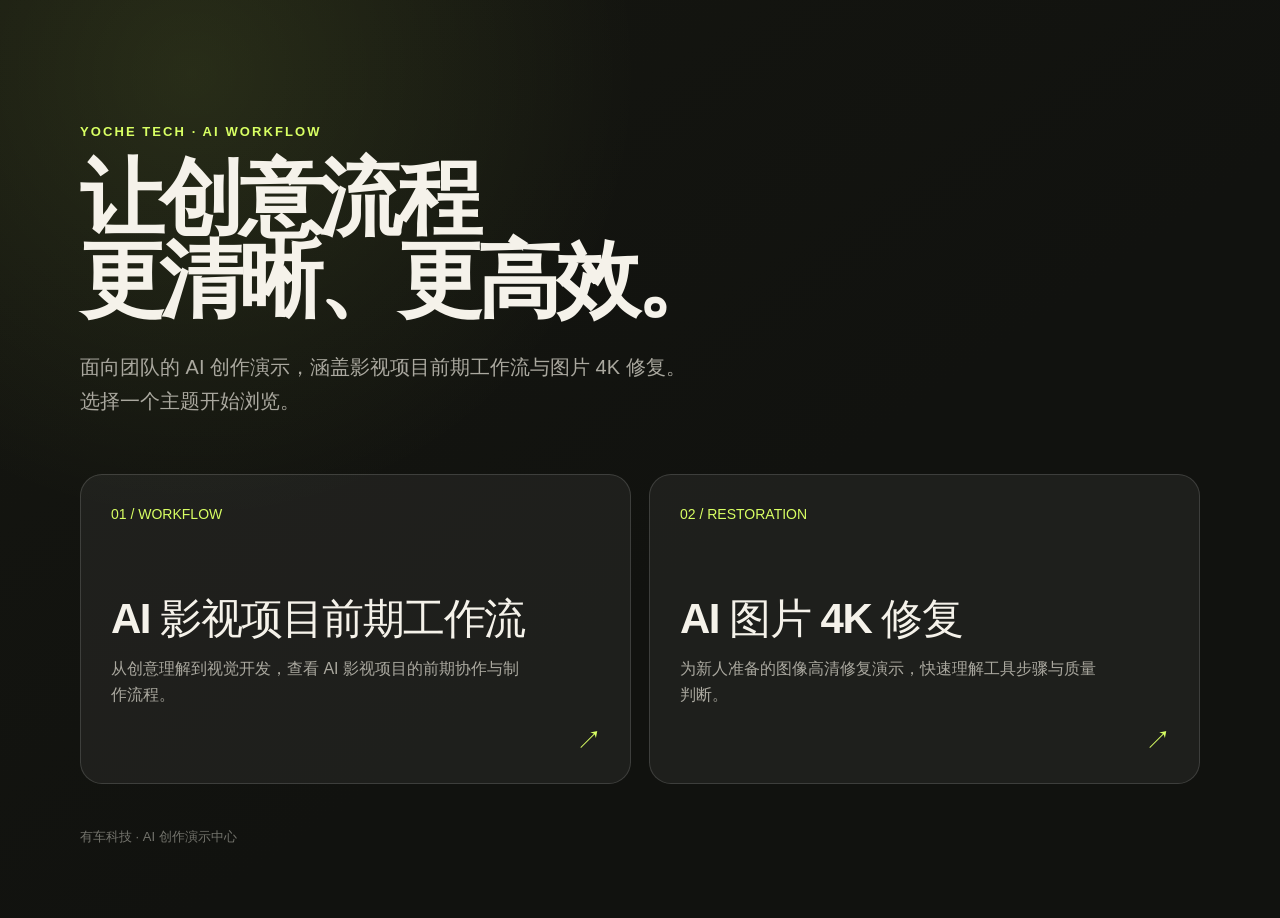
==== index.html @ 5c894c99 "Deploy AI demo pages" ====
<!doctype html>
<html lang="zh-CN">
<head>
  <meta charset="utf-8">
  <meta name="viewport" content="width=device-width, initial-scale=1">
  <meta name="description" content="有车科技 AI 影视工作流与图片 4K 修复演示">
  <title>有车科技 · AI 创作演示</title>
  <style>
    :root {
      color-scheme: dark;
      --ink: #f5f2ea;
      --muted: #aaa89f;
      --line: rgba(255, 255, 255, .14);
      --panel: rgba(255, 255, 255, .055);
      --accent: #d8ff63;
      --bg: #11120f;
    }

    * { box-sizing: border-box; }

    body {
      margin: 0;
      min-height: 100vh;
      color: var(--ink);
      background:
        radial-gradient(circle at 15% 8%, rgba(216, 255, 99, .10), transparent 28rem),
        linear-gradient(145deg, #151610, var(--bg) 58%);
      font-family: Inter, "PingFang SC", "Microsoft YaHei", sans-serif;
    }

    main {
      width: min(1120px, calc(100% - 40px));
      margin: 0 auto;
      padding: clamp(64px, 10vw, 124px) 0 72px;
    }

    .eyebrow {
      margin: 0 0 18px;
      color: var(--accent);
      font-size: 13px;
      font-weight: 700;
      letter-spacing: .16em;
      text-transform: uppercase;
    }

    h1 {
      max-width: 820px;
      margin: 0;
      font-size: clamp(42px, 7vw, 84px);
      font-weight: 600;
      letter-spacing: -.055em;
      line-height: .98;
    }

    .intro {
      max-width: 620px;
      margin: 28px 0 56px;
      color: var(--muted);
      font-size: clamp(16px, 2vw, 20px);
      line-height: 1.7;
    }

    .grid {
      display: grid;
      grid-template-columns: repeat(2, minmax(0, 1fr));
      gap: 18px;
    }

    .card {
      position: relative;
      min-height: 310px;
      padding: 30px;
      overflow: hidden;
      border: 1px solid var(--line);
      border-radius: 22px;
      background: var(--panel);
      color: inherit;
      text-decoration: none;
      transition: transform .25s ease, border-color .25s ease, background .25s ease;
    }

    .card:hover,
    .card:focus-visible {
      transform: translateY(-5px);
      border-color: rgba(216, 255, 99, .55);
      background: rgba(255, 255, 255, .08);
      outline: none;
    }

    .number {
      color: var(--accent);
      font-size: 14px;
      font-variant-numeric: tabular-nums;
    }

    h2 {
      max-width: 440px;
      margin: 72px 0 14px;
      font-size: clamp(27px, 3.6vw, 42px);
      font-weight: 550;
      letter-spacing: -.035em;
      line-height: 1.12;
    }

    .card p {
      max-width: 420px;
      margin: 0;
      color: var(--muted);
      line-height: 1.65;
    }

    .arrow {
      position: absolute;
      right: 28px;
      bottom: 25px;
      color: var(--accent);
      font-size: 26px;
    }

    footer {
      margin-top: 44px;
      color: #73736c;
      font-size: 13px;
    }

    @media (max-width: 760px) {
      .grid { grid-template-columns: 1fr; }
      .card { min-height: 270px; }
      h2 { margin-top: 50px; }
    }
  </style>
</head>
<body>
  <main>
    <p class="eyebrow">YOCHE TECH · AI WORKFLOW</p>
    <h1>让创意流程<br>更清晰、更高效。</h1>
    <p class="intro">面向团队的 AI 创作演示，涵盖影视项目前期工作流与图片 4K 修复。选择一个主题开始浏览。</p>

    <section class="grid" aria-label="演示项目">
      <a class="card" href="./ai-film-preproduction.html">
        <span class="number">01 / WORKFLOW</span>
        <h2>AI 影视项目前期工作流</h2>
        <p>从创意理解到视觉开发，查看 AI 影视项目的前期协作与制作流程。</p>
        <span class="arrow" aria-hidden="true">↗</span>
      </a>

      <a class="card" href="./ai-image-4k-restoration.html">
        <span class="number">02 / RESTORATION</span>
        <h2>AI 图片 4K 修复</h2>
        <p>为新人准备的图像高清修复演示，快速理解工具步骤与质量判断。</p>
        <span class="arrow" aria-hidden="true">↗</span>
      </a>
    </section>

    <footer>有车科技 · AI 创作演示中心</footer>
  </main>
</body>
</html>
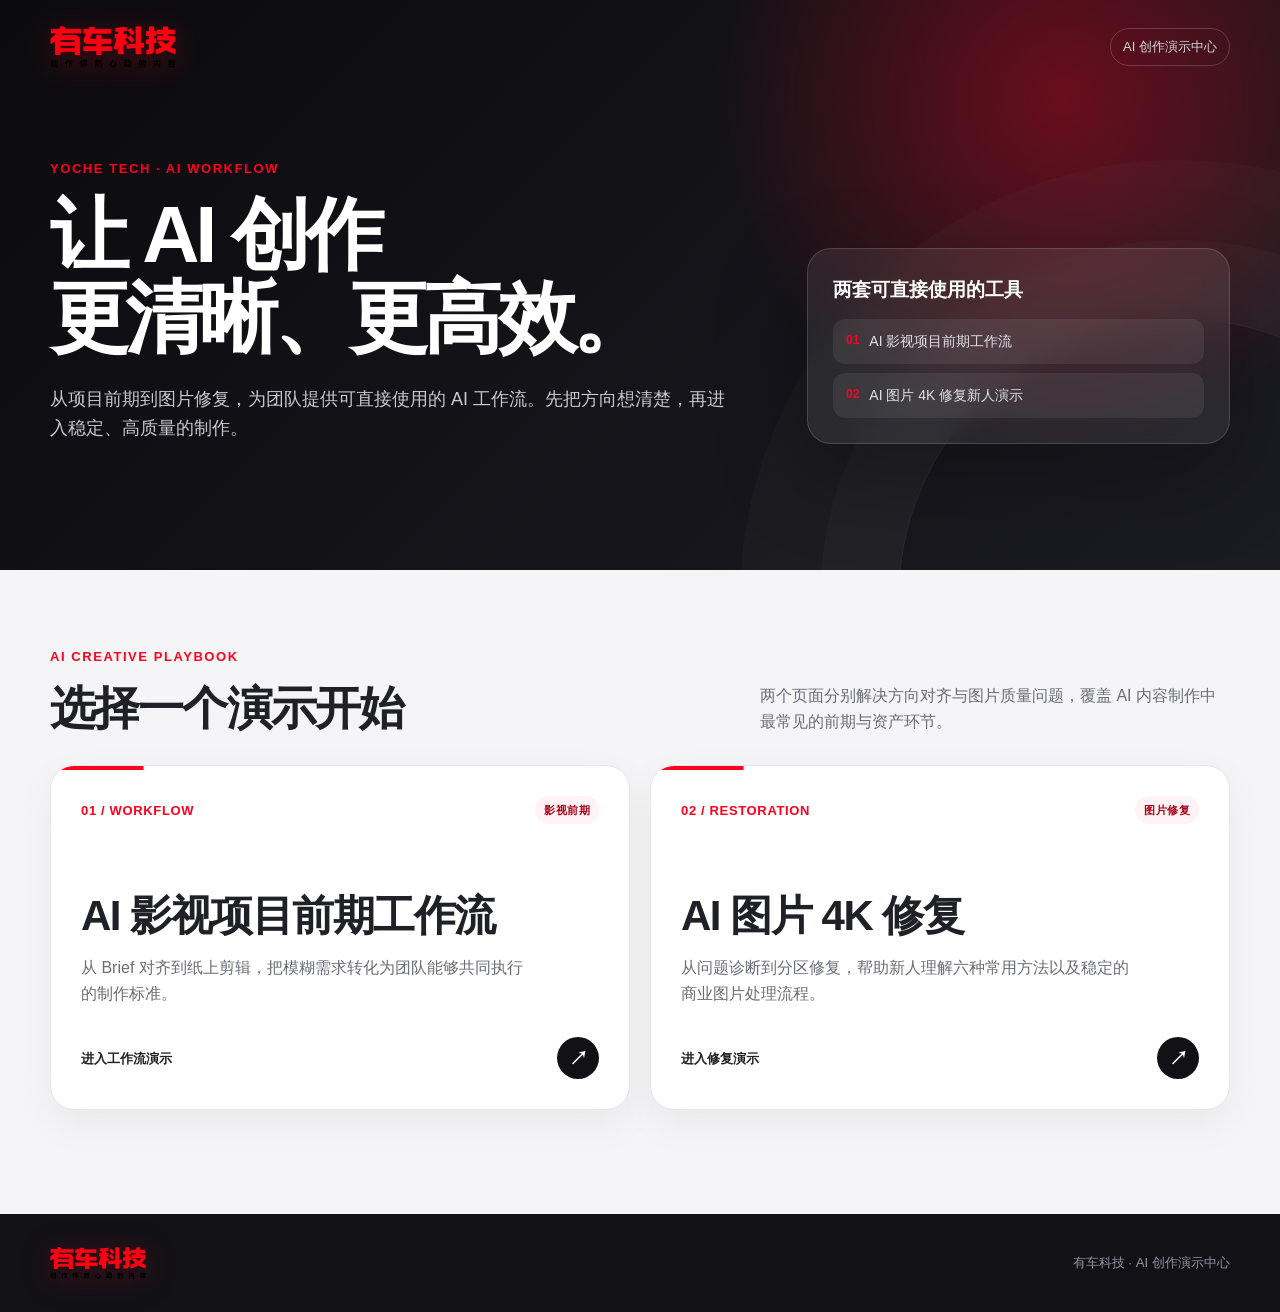
==== commit 91729d56: "Unify homepage with Yoche brand style" ====
--- a/index.html
+++ b/index.html
@@ -3,156 +3,397 @@
 <head>
   <meta charset="utf-8">
   <meta name="viewport" content="width=device-width, initial-scale=1">
-  <meta name="description" content="有车科技 AI 影视工作流与图片 4K 修复演示">
-  <title>有车科技 · AI 创作演示</title>
+  <meta name="description" content="有车科技 AI 影视工作流与图片 4K 修复演示中心">
+  <title>有车科技｜AI 创作演示中心</title>
   <style>
     :root {
-      color-scheme: dark;
-      --ink: #f5f2ea;
-      --muted: #aaa89f;
-      --line: rgba(255, 255, 255, .14);
-      --panel: rgba(255, 255, 255, .055);
-      --accent: #d8ff63;
-      --bg: #11120f;
+      --red: #ff001f;
+      --red-dark: #c90018;
+      --dark: #111116;
+      --dark-2: #1b1b22;
+      --ink: #202027;
+      --muted: #6b6c76;
+      --paper: #f5f5f7;
+      --line: #e6e6ec;
+      --white: #fff;
     }
 
     * { box-sizing: border-box; }
+    html { scroll-behavior: smooth; }
 
     body {
       margin: 0;
-      min-height: 100vh;
       color: var(--ink);
+      background: var(--paper);
+      font-family: -apple-system, BlinkMacSystemFont, "Segoe UI", "PingFang SC", "Microsoft YaHei", sans-serif;
+      line-height: 1.65;
+    }
+
+    .wrap {
+      width: min(1180px, calc(100% - 48px));
+      margin: 0 auto;
+    }
+
+    .hero {
+      position: relative;
+      min-height: 570px;
+      overflow: hidden;
+      color: var(--white);
       background:
-        radial-gradient(circle at 15% 8%, rgba(216, 255, 99, .10), transparent 28rem),
-        linear-gradient(145deg, #151610, var(--bg) 58%);
-      font-family: Inter, "PingFang SC", "Microsoft YaHei", sans-serif;
-    }
-
-    main {
-      width: min(1120px, calc(100% - 40px));
-      margin: 0 auto;
-      padding: clamp(64px, 10vw, 124px) 0 72px;
+        radial-gradient(circle at 83% 17%, rgba(255, 0, 31, .36), transparent 30%),
+        linear-gradient(135deg, #0b0b0e, var(--dark-2));
+    }
+
+    .hero::after {
+      position: absolute;
+      right: -180px;
+      bottom: -310px;
+      width: 560px;
+      height: 560px;
+      border: 1px solid rgba(255, 255, 255, .08);
+      border-radius: 50%;
+      box-shadow:
+        0 0 0 78px rgba(255, 255, 255, .025),
+        0 0 0 158px rgba(255, 255, 255, .018);
+      content: "";
+    }
+
+    .topbar {
+      position: relative;
+      z-index: 2;
+      display: flex;
+      align-items: center;
+      justify-content: space-between;
+      padding-top: 26px;
+    }
+
+    .logo {
+      display: block;
+      width: auto;
+      height: 42px;
+      filter: drop-shadow(0 5px 16px rgba(255, 0, 31, .3));
+    }
+
+    .badge {
+      padding: 7px 12px;
+      color: #d5d5dc;
+      border: 1px solid rgba(255, 255, 255, .18);
+      border-radius: 999px;
+      font-size: 13px;
+    }
+
+    .hero-content {
+      position: relative;
+      z-index: 2;
+      display: grid;
+      grid-template-columns: minmax(0, 1.15fr) minmax(300px, .7fr);
+      gap: 62px;
+      align-items: end;
+      padding: 90px 0 82px;
     }
 
     .eyebrow {
-      margin: 0 0 18px;
-      color: var(--accent);
+      margin: 0 0 15px;
+      color: var(--red);
       font-size: 13px;
-      font-weight: 700;
-      letter-spacing: .16em;
-      text-transform: uppercase;
+      font-weight: 900;
+      letter-spacing: .12em;
     }
 
     h1 {
-      max-width: 820px;
+      max-width: 760px;
       margin: 0;
-      font-size: clamp(42px, 7vw, 84px);
-      font-weight: 600;
+      font-size: clamp(46px, 6.2vw, 80px);
+      line-height: 1.04;
       letter-spacing: -.055em;
-      line-height: .98;
-    }
-
-    .intro {
-      max-width: 620px;
-      margin: 28px 0 56px;
+    }
+
+    .hero-copy {
+      max-width: 680px;
+      margin: 25px 0 0;
+      color: #c8c8d0;
+      font-size: 18px;
+    }
+
+    .hero-note {
+      padding: 25px;
+      background: rgba(255, 255, 255, .07);
+      border: 1px solid rgba(255, 255, 255, .15);
+      border-radius: 24px;
+      box-shadow: 0 30px 90px rgba(0, 0, 0, .28);
+      backdrop-filter: blur(14px);
+    }
+
+    .hero-note strong {
+      display: block;
+      margin-bottom: 13px;
+      font-size: 19px;
+    }
+
+    .note-row {
+      display: flex;
+      gap: 10px;
+      align-items: center;
+      margin-top: 9px;
+      padding: 11px 13px;
+      color: #e2e2e7;
+      background: rgba(255, 255, 255, .07);
+      border-radius: 12px;
+      font-size: 14px;
+    }
+
+    .note-row b {
+      color: var(--red);
+      font-size: 12px;
+    }
+
+    main { padding: 76px 0 104px; }
+
+    .section-head {
+      display: flex;
+      gap: 28px;
+      align-items: end;
+      justify-content: space-between;
+      margin-bottom: 30px;
+    }
+
+    .section-head h2 {
+      margin: 6px 0 0;
+      font-size: clamp(32px, 4vw, 46px);
+      line-height: 1.15;
+      letter-spacing: -.04em;
+    }
+
+    .section-copy {
+      max-width: 470px;
+      margin: 0;
       color: var(--muted);
-      font-size: clamp(16px, 2vw, 20px);
-      line-height: 1.7;
-    }
-
-    .grid {
+      font-size: 16px;
+    }
+
+    .projects {
       display: grid;
       grid-template-columns: repeat(2, minmax(0, 1fr));
-      gap: 18px;
-    }
-
-    .card {
+      gap: 20px;
+    }
+
+    .project-card {
       position: relative;
-      min-height: 310px;
+      display: flex;
+      min-height: 330px;
+      flex-direction: column;
+      overflow: hidden;
       padding: 30px;
-      overflow: hidden;
+      color: var(--ink);
+      background: var(--white);
       border: 1px solid var(--line);
-      border-radius: 22px;
-      background: var(--panel);
-      color: inherit;
+      border-radius: 24px;
+      box-shadow: 0 14px 42px rgba(20, 20, 28, .05);
       text-decoration: none;
-      transition: transform .25s ease, border-color .25s ease, background .25s ease;
-    }
-
-    .card:hover,
-    .card:focus-visible {
+      transition: transform .25s ease, border-color .25s ease, box-shadow .25s ease;
+    }
+
+    .project-card::before {
+      position: absolute;
+      top: 0;
+      left: 0;
+      width: 100%;
+      height: 4px;
+      background: var(--red);
+      content: "";
+      transform: scaleX(.16);
+      transform-origin: left;
+      transition: transform .3s ease;
+    }
+
+    .project-card:hover,
+    .project-card:focus-visible {
+      z-index: 1;
+      border-color: rgba(255, 0, 31, .35);
+      box-shadow: 0 22px 64px rgba(201, 0, 24, .12);
+      outline: none;
       transform: translateY(-5px);
-      border-color: rgba(216, 255, 99, .55);
-      background: rgba(255, 255, 255, .08);
-      outline: none;
-    }
-
-    .number {
-      color: var(--accent);
-      font-size: 14px;
-      font-variant-numeric: tabular-nums;
-    }
-
-    h2 {
-      max-width: 440px;
-      margin: 72px 0 14px;
-      font-size: clamp(27px, 3.6vw, 42px);
-      font-weight: 550;
+    }
+
+    .project-card:hover::before,
+    .project-card:focus-visible::before { transform: scaleX(1); }
+
+    .project-meta {
+      display: flex;
+      align-items: center;
+      justify-content: space-between;
+      color: var(--red);
+      font-size: 13px;
+      font-weight: 900;
+      letter-spacing: .05em;
+    }
+
+    .project-type {
+      padding: 5px 9px;
+      color: #a80017;
+      background: #fff3f5;
+      border-radius: 999px;
+      font-size: 11px;
+      letter-spacing: .04em;
+    }
+
+    .project-card h3 {
+      max-width: 470px;
+      margin: 68px 0 15px;
+      font-size: clamp(28px, 3.5vw, 42px);
+      line-height: 1.12;
       letter-spacing: -.035em;
-      line-height: 1.12;
-    }
-
-    .card p {
-      max-width: 420px;
+    }
+
+    .project-card p {
+      max-width: 450px;
       margin: 0;
       color: var(--muted);
-      line-height: 1.65;
+    }
+
+    .project-footer {
+      display: flex;
+      align-items: center;
+      justify-content: space-between;
+      margin-top: auto;
+      padding-top: 30px;
+      color: var(--ink);
+      font-size: 13px;
+      font-weight: 800;
     }
 
     .arrow {
-      position: absolute;
-      right: 28px;
-      bottom: 25px;
-      color: var(--accent);
-      font-size: 26px;
-    }
-
-    footer {
-      margin-top: 44px;
-      color: #73736c;
-      font-size: 13px;
-    }
-
-    @media (max-width: 760px) {
-      .grid { grid-template-columns: 1fr; }
-      .card { min-height: 270px; }
-      h2 { margin-top: 50px; }
+      display: grid;
+      width: 42px;
+      height: 42px;
+      place-items: center;
+      color: var(--white);
+      background: var(--dark);
+      border-radius: 50%;
+      font-size: 19px;
+      transition: background .25s ease, transform .25s ease;
+    }
+
+    .project-card:hover .arrow,
+    .project-card:focus-visible .arrow {
+      background: var(--red);
+      transform: translate(2px, -2px);
+    }
+
+    .footer {
+      padding: 33px 0;
+      color: #c9c9d1;
+      background: var(--dark);
+    }
+
+    .footer-inner {
+      display: flex;
+      gap: 22px;
+      align-items: center;
+      justify-content: space-between;
+    }
+
+    .footer .logo { height: 32px; }
+    .footer small { color: #92929d; }
+
+    @media (max-width: 900px) {
+      .hero-content { grid-template-columns: 1fr; padding-top: 72px; }
+      .hero-note { display: none; }
+      .section-head { display: block; }
+      .section-copy { margin-top: 15px; }
+    }
+
+    @media (max-width: 680px) {
+      .wrap { width: min(100% - 32px, 1180px); }
+      .hero { min-height: 540px; }
+      .topbar { align-items: flex-start; }
+      .logo { height: 34px; }
+      .badge { max-width: 150px; text-align: center; font-size: 11px; }
+      .hero-content { padding: 80px 0 70px; }
+      h1 { font-size: clamp(42px, 13vw, 58px); }
+      .hero-copy { font-size: 16px; }
+      main { padding: 60px 0 76px; }
+      .projects { grid-template-columns: 1fr; }
+      .project-card { min-height: 300px; padding: 25px; }
+      .project-card h3 { margin-top: 52px; }
+      .footer-inner { align-items: flex-start; flex-direction: column; }
+    }
+
+    @media (prefers-reduced-motion: reduce) {
+      html { scroll-behavior: auto; }
+      *, *::before, *::after { transition: none !important; }
     }
   </style>
 </head>
 <body>
+  <header class="hero">
+    <div class="wrap">
+      <div class="topbar">
+        <img class="logo" src="[data-uri]" alt="有车科技">
+        <span class="badge">AI 创作演示中心</span>
+      </div>
+
+      <div class="hero-content">
+        <div>
+          <p class="eyebrow">YOCHE TECH · AI WORKFLOW</p>
+          <h1>让 AI 创作<br>更清晰、更高效。</h1>
+          <p class="hero-copy">从项目前期到图片修复，为团队提供可直接使用的 AI 工作流。先把方向想清楚，再进入稳定、高质量的制作。</p>
+        </div>
+
+        <aside class="hero-note" aria-label="演示内容概览">
+          <strong>两套可直接使用的工具</strong>
+          <div class="note-row"><b>01</b><span>AI 影视项目前期工作流</span></div>
+          <div class="note-row"><b>02</b><span>AI 图片 4K 修复新人演示</span></div>
+        </aside>
+      </div>
+    </div>
+  </header>
+
   <main>
-    <p class="eyebrow">YOCHE TECH · AI WORKFLOW</p>
-    <h1>让创意流程<br>更清晰、更高效。</h1>
-    <p class="intro">面向团队的 AI 创作演示，涵盖影视项目前期工作流与图片 4K 修复。选择一个主题开始浏览。</p>
-
-    <section class="grid" aria-label="演示项目">
-      <a class="card" href="./ai-film-preproduction.html">
-        <span class="number">01 / WORKFLOW</span>
-        <h2>AI 影视项目前期工作流</h2>
-        <p>从创意理解到视觉开发，查看 AI 影视项目的前期协作与制作流程。</p>
-        <span class="arrow" aria-hidden="true">↗</span>
-      </a>
-
-      <a class="card" href="./ai-image-4k-restoration.html">
-        <span class="number">02 / RESTORATION</span>
-        <h2>AI 图片 4K 修复</h2>
-        <p>为新人准备的图像高清修复演示，快速理解工具步骤与质量判断。</p>
-        <span class="arrow" aria-hidden="true">↗</span>
-      </a>
-    </section>
-
-    <footer>有车科技 · AI 创作演示中心</footer>
+    <div class="wrap">
+      <div class="section-head">
+        <div>
+          <p class="eyebrow">AI CREATIVE PLAYBOOK</p>
+          <h2>选择一个演示开始</h2>
+        </div>
+        <p class="section-copy">两个页面分别解决方向对齐与图片质量问题，覆盖 AI 内容制作中最常见的前期与资产环节。</p>
+      </div>
+
+      <nav class="projects" aria-label="AI 演示项目">
+        <a class="project-card" href="./ai-film-preproduction.html">
+          <div class="project-meta">
+            <span>01 / WORKFLOW</span>
+            <span class="project-type">影视前期</span>
+          </div>
+          <h3>AI 影视项目前期工作流</h3>
+          <p>从 Brief 对齐到纸上剪辑，把模糊需求转化为团队能够共同执行的制作标准。</p>
+          <div class="project-footer">
+            <span>进入工作流演示</span>
+            <span class="arrow" aria-hidden="true">↗</span>
+          </div>
+        </a>
+
+        <a class="project-card" href="./ai-image-4k-restoration.html">
+          <div class="project-meta">
+            <span>02 / RESTORATION</span>
+            <span class="project-type">图片修复</span>
+          </div>
+          <h3>AI 图片 4K 修复</h3>
+          <p>从问题诊断到分区修复，帮助新人理解六种常用方法以及稳定的商业图片处理流程。</p>
+          <div class="project-footer">
+            <span>进入修复演示</span>
+            <span class="arrow" aria-hidden="true">↗</span>
+          </div>
+        </a>
+      </nav>
+    </div>
   </main>
+
+  <footer class="footer">
+    <div class="wrap footer-inner">
+      <img class="logo" src="[data-uri]" alt="有车科技">
+      <small>有车科技 · AI 创作演示中心</small>
+    </div>
+  </footer>
 </body>
 </html>
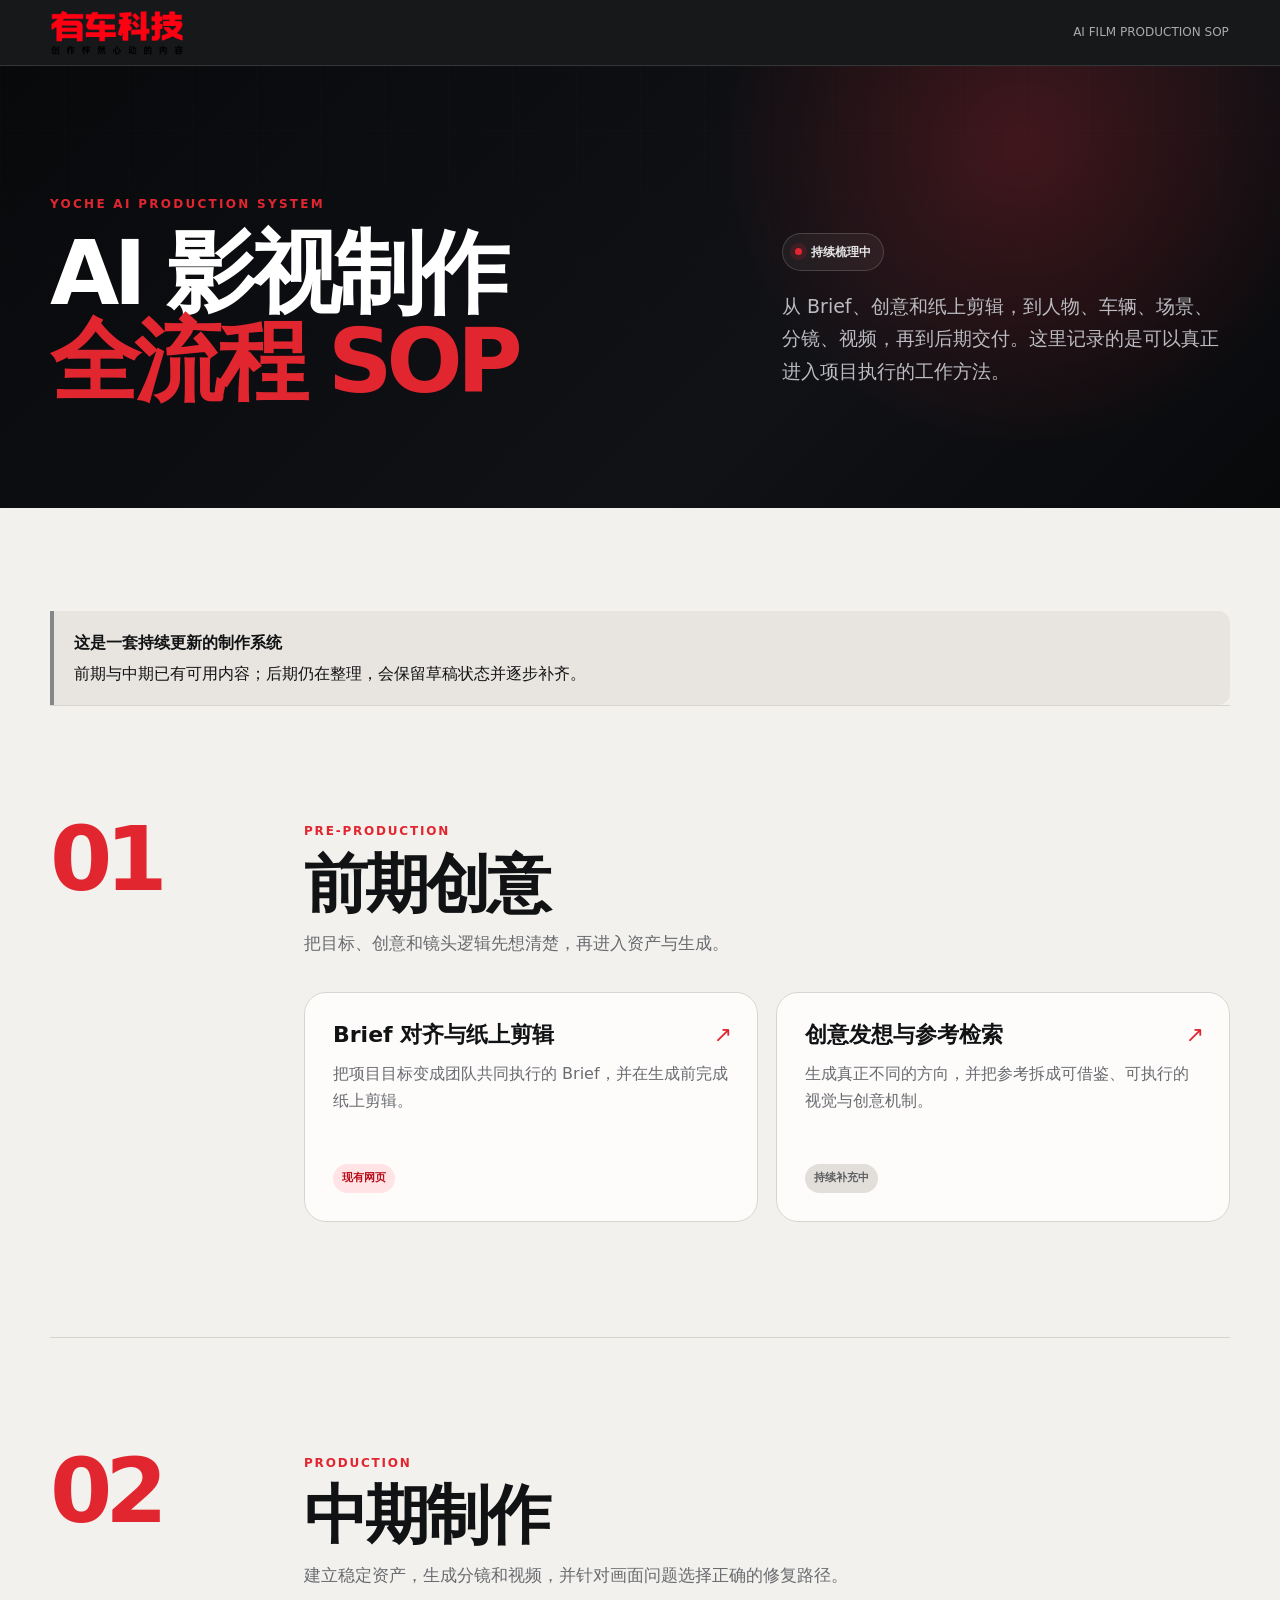
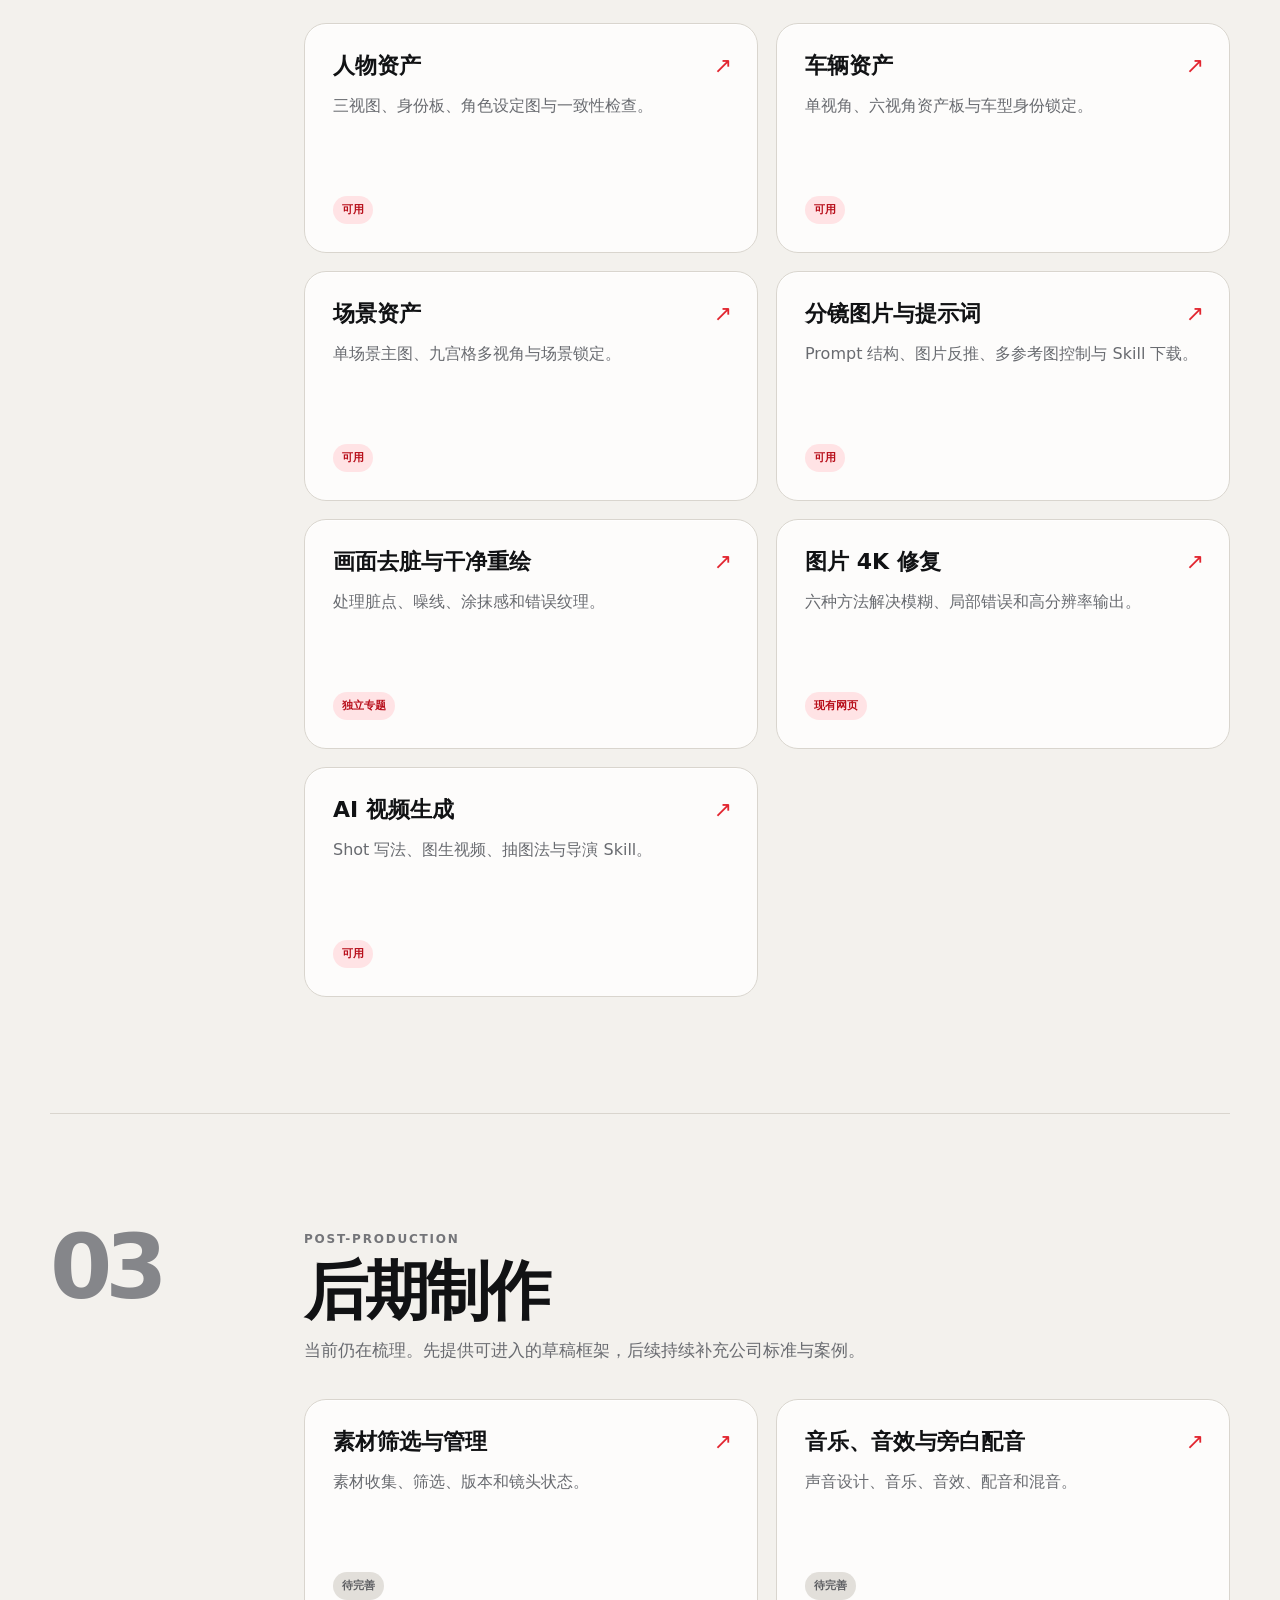
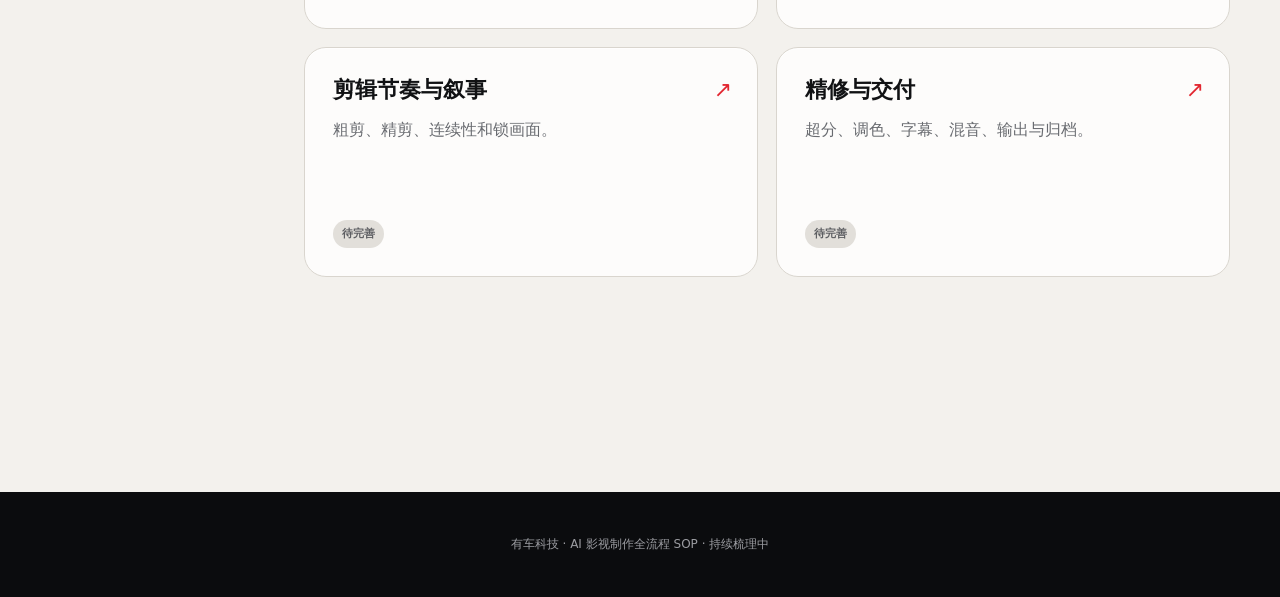
==== commit 5118a63d: "Build AI film production SOP site" ====
--- a/index.html
+++ b/index.html
@@ -1,399 +1,7 @@
-<!doctype html>
-<html lang="zh-CN">
-<head>
-  <meta charset="utf-8">
-  <meta name="viewport" content="width=device-width, initial-scale=1">
-  <meta name="description" content="有车科技 AI 影视工作流与图片 4K 修复演示中心">
-  <title>有车科技｜AI 创作演示中心</title>
-  <style>
-    :root {
-      --red: #ff001f;
-      --red-dark: #c90018;
-      --dark: #111116;
-      --dark-2: #1b1b22;
-      --ink: #202027;
-      --muted: #6b6c76;
-      --paper: #f5f5f7;
-      --line: #e6e6ec;
-      --white: #fff;
-    }
-
-    * { box-sizing: border-box; }
-    html { scroll-behavior: smooth; }
-
-    body {
-      margin: 0;
-      color: var(--ink);
-      background: var(--paper);
-      font-family: -apple-system, BlinkMacSystemFont, "Segoe UI", "PingFang SC", "Microsoft YaHei", sans-serif;
-      line-height: 1.65;
-    }
-
-    .wrap {
-      width: min(1180px, calc(100% - 48px));
-      margin: 0 auto;
-    }
-
-    .hero {
-      position: relative;
-      min-height: 570px;
-      overflow: hidden;
-      color: var(--white);
-      background:
-        radial-gradient(circle at 83% 17%, rgba(255, 0, 31, .36), transparent 30%),
-        linear-gradient(135deg, #0b0b0e, var(--dark-2));
-    }
-
-    .hero::after {
-      position: absolute;
-      right: -180px;
-      bottom: -310px;
-      width: 560px;
-      height: 560px;
-      border: 1px solid rgba(255, 255, 255, .08);
-      border-radius: 50%;
-      box-shadow:
-        0 0 0 78px rgba(255, 255, 255, .025),
-        0 0 0 158px rgba(255, 255, 255, .018);
-      content: "";
-    }
-
-    .topbar {
-      position: relative;
-      z-index: 2;
-      display: flex;
-      align-items: center;
-      justify-content: space-between;
-      padding-top: 26px;
-    }
-
-    .logo {
-      display: block;
-      width: auto;
-      height: 42px;
-      filter: drop-shadow(0 5px 16px rgba(255, 0, 31, .3));
-    }
-
-    .badge {
-      padding: 7px 12px;
-      color: #d5d5dc;
-      border: 1px solid rgba(255, 255, 255, .18);
-      border-radius: 999px;
-      font-size: 13px;
-    }
-
-    .hero-content {
-      position: relative;
-      z-index: 2;
-      display: grid;
-      grid-template-columns: minmax(0, 1.15fr) minmax(300px, .7fr);
-      gap: 62px;
-      align-items: end;
-      padding: 90px 0 82px;
-    }
-
-    .eyebrow {
-      margin: 0 0 15px;
-      color: var(--red);
-      font-size: 13px;
-      font-weight: 900;
-      letter-spacing: .12em;
-    }
-
-    h1 {
-      max-width: 760px;
-      margin: 0;
-      font-size: clamp(46px, 6.2vw, 80px);
-      line-height: 1.04;
-      letter-spacing: -.055em;
-    }
-
-    .hero-copy {
-      max-width: 680px;
-      margin: 25px 0 0;
-      color: #c8c8d0;
-      font-size: 18px;
-    }
-
-    .hero-note {
-      padding: 25px;
-      background: rgba(255, 255, 255, .07);
-      border: 1px solid rgba(255, 255, 255, .15);
-      border-radius: 24px;
-      box-shadow: 0 30px 90px rgba(0, 0, 0, .28);
-      backdrop-filter: blur(14px);
-    }
-
-    .hero-note strong {
-      display: block;
-      margin-bottom: 13px;
-      font-size: 19px;
-    }
-
-    .note-row {
-      display: flex;
-      gap: 10px;
-      align-items: center;
-      margin-top: 9px;
-      padding: 11px 13px;
-      color: #e2e2e7;
-      background: rgba(255, 255, 255, .07);
-      border-radius: 12px;
-      font-size: 14px;
-    }
-
-    .note-row b {
-      color: var(--red);
-      font-size: 12px;
-    }
-
-    main { padding: 76px 0 104px; }
-
-    .section-head {
-      display: flex;
-      gap: 28px;
-      align-items: end;
-      justify-content: space-between;
-      margin-bottom: 30px;
-    }
-
-    .section-head h2 {
-      margin: 6px 0 0;
-      font-size: clamp(32px, 4vw, 46px);
-      line-height: 1.15;
-      letter-spacing: -.04em;
-    }
-
-    .section-copy {
-      max-width: 470px;
-      margin: 0;
-      color: var(--muted);
-      font-size: 16px;
-    }
-
-    .projects {
-      display: grid;
-      grid-template-columns: repeat(2, minmax(0, 1fr));
-      gap: 20px;
-    }
-
-    .project-card {
-      position: relative;
-      display: flex;
-      min-height: 330px;
-      flex-direction: column;
-      overflow: hidden;
-      padding: 30px;
-      color: var(--ink);
-      background: var(--white);
-      border: 1px solid var(--line);
-      border-radius: 24px;
-      box-shadow: 0 14px 42px rgba(20, 20, 28, .05);
-      text-decoration: none;
-      transition: transform .25s ease, border-color .25s ease, box-shadow .25s ease;
-    }
-
-    .project-card::before {
-      position: absolute;
-      top: 0;
-      left: 0;
-      width: 100%;
-      height: 4px;
-      background: var(--red);
-      content: "";
-      transform: scaleX(.16);
-      transform-origin: left;
-      transition: transform .3s ease;
-    }
-
-    .project-card:hover,
-    .project-card:focus-visible {
-      z-index: 1;
-      border-color: rgba(255, 0, 31, .35);
-      box-shadow: 0 22px 64px rgba(201, 0, 24, .12);
-      outline: none;
-      transform: translateY(-5px);
-    }
-
-    .project-card:hover::before,
-    .project-card:focus-visible::before { transform: scaleX(1); }
-
-    .project-meta {
-      display: flex;
-      align-items: center;
-      justify-content: space-between;
-      color: var(--red);
-      font-size: 13px;
-      font-weight: 900;
-      letter-spacing: .05em;
-    }
-
-    .project-type {
-      padding: 5px 9px;
-      color: #a80017;
-      background: #fff3f5;
-      border-radius: 999px;
-      font-size: 11px;
-      letter-spacing: .04em;
-    }
-
-    .project-card h3 {
-      max-width: 470px;
-      margin: 68px 0 15px;
-      font-size: clamp(28px, 3.5vw, 42px);
-      line-height: 1.12;
-      letter-spacing: -.035em;
-    }
-
-    .project-card p {
-      max-width: 450px;
-      margin: 0;
-      color: var(--muted);
-    }
-
-    .project-footer {
-      display: flex;
-      align-items: center;
-      justify-content: space-between;
-      margin-top: auto;
-      padding-top: 30px;
-      color: var(--ink);
-      font-size: 13px;
-      font-weight: 800;
-    }
-
-    .arrow {
-      display: grid;
-      width: 42px;
-      height: 42px;
-      place-items: center;
-      color: var(--white);
-      background: var(--dark);
-      border-radius: 50%;
-      font-size: 19px;
-      transition: background .25s ease, transform .25s ease;
-    }
-
-    .project-card:hover .arrow,
-    .project-card:focus-visible .arrow {
-      background: var(--red);
-      transform: translate(2px, -2px);
-    }
-
-    .footer {
-      padding: 33px 0;
-      color: #c9c9d1;
-      background: var(--dark);
-    }
-
-    .footer-inner {
-      display: flex;
-      gap: 22px;
-      align-items: center;
-      justify-content: space-between;
-    }
-
-    .footer .logo { height: 32px; }
-    .footer small { color: #92929d; }
-
-    @media (max-width: 900px) {
-      .hero-content { grid-template-columns: 1fr; padding-top: 72px; }
-      .hero-note { display: none; }
-      .section-head { display: block; }
-      .section-copy { margin-top: 15px; }
-    }
-
-    @media (max-width: 680px) {
-      .wrap { width: min(100% - 32px, 1180px); }
-      .hero { min-height: 540px; }
-      .topbar { align-items: flex-start; }
-      .logo { height: 34px; }
-      .badge { max-width: 150px; text-align: center; font-size: 11px; }
-      .hero-content { padding: 80px 0 70px; }
-      h1 { font-size: clamp(42px, 13vw, 58px); }
-      .hero-copy { font-size: 16px; }
-      main { padding: 60px 0 76px; }
-      .projects { grid-template-columns: 1fr; }
-      .project-card { min-height: 300px; padding: 25px; }
-      .project-card h3 { margin-top: 52px; }
-      .footer-inner { align-items: flex-start; flex-direction: column; }
-    }
-
-    @media (prefers-reduced-motion: reduce) {
-      html { scroll-behavior: auto; }
-      *, *::before, *::after { transition: none !important; }
-    }
-  </style>
-</head>
-<body>
-  <header class="hero">
-    <div class="wrap">
-      <div class="topbar">
-        <img class="logo" src="[data-uri]" alt="有车科技">
-        <span class="badge">AI 创作演示中心</span>
-      </div>
-
-      <div class="hero-content">
-        <div>
-          <p class="eyebrow">YOCHE TECH · AI WORKFLOW</p>
-          <h1>让 AI 创作<br>更清晰、更高效。</h1>
-          <p class="hero-copy">从项目前期到图片修复，为团队提供可直接使用的 AI 工作流。先把方向想清楚，再进入稳定、高质量的制作。</p>
-        </div>
-
-        <aside class="hero-note" aria-label="演示内容概览">
-          <strong>两套可直接使用的工具</strong>
-          <div class="note-row"><b>01</b><span>AI 影视项目前期工作流</span></div>
-          <div class="note-row"><b>02</b><span>AI 图片 4K 修复新人演示</span></div>
-        </aside>
-      </div>
-    </div>
-  </header>
-
-  <main>
-    <div class="wrap">
-      <div class="section-head">
-        <div>
-          <p class="eyebrow">AI CREATIVE PLAYBOOK</p>
-          <h2>选择一个演示开始</h2>
-        </div>
-        <p class="section-copy">两个页面分别解决方向对齐与图片质量问题，覆盖 AI 内容制作中最常见的前期与资产环节。</p>
-      </div>
-
-      <nav class="projects" aria-label="AI 演示项目">
-        <a class="project-card" href="./ai-film-preproduction.html">
-          <div class="project-meta">
-            <span>01 / WORKFLOW</span>
-            <span class="project-type">影视前期</span>
-          </div>
-          <h3>AI 影视项目前期工作流</h3>
-          <p>从 Brief 对齐到纸上剪辑，把模糊需求转化为团队能够共同执行的制作标准。</p>
-          <div class="project-footer">
-            <span>进入工作流演示</span>
-            <span class="arrow" aria-hidden="true">↗</span>
-          </div>
-        </a>
-
-        <a class="project-card" href="./ai-image-4k-restoration.html">
-          <div class="project-meta">
-            <span>02 / RESTORATION</span>
-            <span class="project-type">图片修复</span>
-          </div>
-          <h3>AI 图片 4K 修复</h3>
-          <p>从问题诊断到分区修复，帮助新人理解六种常用方法以及稳定的商业图片处理流程。</p>
-          <div class="project-footer">
-            <span>进入修复演示</span>
-            <span class="arrow" aria-hidden="true">↗</span>
-          </div>
-        </a>
-      </nav>
-    </div>
-  </main>
-
-  <footer class="footer">
-    <div class="wrap footer-inner">
-      <img class="logo" src="[data-uri]" alt="有车科技">
-      <small>有车科技 · AI 创作演示中心</small>
-    </div>
-  </footer>
-</body>
-</html>
+<!doctype html><html lang="zh-CN"><head><meta charset="utf-8"><meta name="viewport" content="width=device-width,initial-scale=1"><meta name="description" content="有车科技 AI 影视制作全流程 SOP"><title>有车科技｜AI 影视制作全流程 SOP</title><link rel="stylesheet" href="assets/site.css"></head><body>
+<nav class="site-bar"><img class="site-logo" src="assets/yoche-logo.png" alt="有车科技"><span style="font-size:12px;color:#aaa">AI FILM PRODUCTION SOP</span></nav>
+<header class="hero"><div class="hero-inner"><div class="hero-grid"><div><div class="eyebrow">YOCHE AI PRODUCTION SYSTEM</div><h1>AI 影视制作<br><em>全流程 SOP</em></h1></div><div><span class="status-pill">持续梳理中</span><p class="hero-copy">从 Brief、创意和纸上剪辑，到人物、车辆、场景、分镜、视频，再到后期交付。这里记录的是可以真正进入项目执行的工作方法。</p></div></div></div></header>
+<main class="page">
+  <div class="notice wip"><strong>这是一套持续更新的制作系统</strong>前期与中期已有可用内容；后期仍在整理，会保留草稿状态并逐步补齐。</div>
+  <section class="stage "><div class="stage-number">01</div><div><div class="stage-kicker">PRE-PRODUCTION</div><h2 class="stage-title">前期创意</h2><p class="stage-intro">把目标、创意和镜头逻辑先想清楚，再进入资产与生成。</p><div class="card-grid"><a class="topic-card" href="ai-film-preproduction.html"><div><h3>Brief 对齐与纸上剪辑</h3><p>把项目目标变成团队共同执行的 Brief，并在生成前完成纸上剪辑。</p></div><div class="card-meta"><span class="tag ready">现有网页</span></div></a><a class="topic-card" href="creative-ideation.html"><div><h3>创意发想与参考检索</h3><p>生成真正不同的方向，并把参考拆成可借鉴、可执行的视觉与创意机制。</p></div><div class="card-meta"><span class="tag wip">持续补充中</span></div></a></div></div></section><section class="stage "><div class="stage-number">02</div><div><div class="stage-kicker">PRODUCTION</div><h2 class="stage-title">中期制作</h2><p class="stage-intro">建立稳定资产，生成分镜和视频，并针对画面问题选择正确的修复路径。</p><div class="card-grid"><a class="topic-card" href="character-assets.html"><div><h3>人物资产</h3><p>三视图、身份板、角色设定图与一致性检查。</p></div><div class="card-meta"><span class="tag ready">可用</span></div></a><a class="topic-card" href="vehicle-assets.html"><div><h3>车辆资产</h3><p>单视角、六视角资产板与车型身份锁定。</p></div><div class="card-meta"><span class="tag ready">可用</span></div></a><a class="topic-card" href="scene-assets.html"><div><h3>场景资产</h3><p>单场景主图、九宫格多视角与场景锁定。</p></div><div class="card-meta"><span class="tag ready">可用</span></div></a><a class="topic-card" href="storyboard-image-prompts.html"><div><h3>分镜图片与提示词</h3><p>Prompt 结构、图片反推、多参考图控制与 Skill 下载。</p></div><div class="card-meta"><span class="tag ready">可用</span></div></a><a class="topic-card" href="image-cleanup.html"><div><h3>画面去脏与干净重绘</h3><p>处理脏点、噪线、涂抹感和错误纹理。</p></div><div class="card-meta"><span class="tag ready">独立专题</span></div></a><a class="topic-card" href="ai-image-4k-restoration.html"><div><h3>图片 4K 修复</h3><p>六种方法解决模糊、局部错误和高分辨率输出。</p></div><div class="card-meta"><span class="tag ready">现有网页</span></div></a><a class="topic-card" href="ai-video-generation.html"><div><h3>AI 视频生成</h3><p>Shot 写法、图生视频、抽图法与导演 Skill。</p></div><div class="card-meta"><span class="tag ready">可用</span></div></a></div></div></section><section class="stage post"><div class="stage-number">03</div><div><div class="stage-kicker">POST-PRODUCTION</div><h2 class="stage-title">后期制作</h2><p class="stage-intro">当前仍在梳理。先提供可进入的草稿框架，后续持续补充公司标准与案例。</p><div class="card-grid"><a class="topic-card" href="post-material-management.html"><div><h3>素材筛选与管理</h3><p>素材收集、筛选、版本和镜头状态。</p></div><div class="card-meta"><span class="tag wip">待完善</span></div></a><a class="topic-card" href="post-audio.html"><div><h3>音乐、音效与旁白配音</h3><p>声音设计、音乐、音效、配音和混音。</p></div><div class="card-meta"><span class="tag wip">待完善</span></div></a><a class="topic-card" href="post-editing.html"><div><h3>剪辑节奏与叙事</h3><p>粗剪、精剪、连续性和锁画面。</p></div><div class="card-meta"><span class="tag wip">待完善</span></div></a><a class="topic-card" href="post-finishing-delivery.html"><div><h3>精修与交付</h3><p>超分、调色、字幕、混音、输出与归档。</p></div><div class="card-meta"><span class="tag wip">待完善</span></div></a></div></div></section>
+</main><footer class="footer">有车科技 · AI 影视制作全流程 SOP · 持续梳理中</footer></body></html>
--- a/assets/site.css
+++ b/assets/site.css
@@ -0,0 +1,242 @@
+:root {
+  --ink: #111214;
+  --muted: #696b70;
+  --paper: #f3f1ed;
+  --white: #fff;
+  --line: #d9d5ce;
+  --red: #e22630;
+  --red-dark: #b80f1b;
+  --dark: #0b0c0e;
+  --dark-2: #17181b;
+  --radius: 22px;
+  --shadow: 0 18px 60px rgba(14, 15, 17, .10);
+}
+
+* { box-sizing: border-box; }
+html { scroll-behavior: smooth; }
+body {
+  margin: 0;
+  color: var(--ink);
+  background: var(--paper);
+  font-family: Inter, "PingFang SC", "Microsoft YaHei", system-ui, -apple-system, sans-serif;
+  line-height: 1.7;
+  -webkit-font-smoothing: antialiased;
+}
+button, a { font: inherit; }
+a { color: inherit; }
+img { max-width: 100%; display: block; }
+
+.site-bar {
+  position: sticky;
+  z-index: 30;
+  top: 0;
+  height: 66px;
+  display: flex;
+  align-items: center;
+  justify-content: space-between;
+  gap: 20px;
+  padding: 0 clamp(18px, 4vw, 64px);
+  color: #fff;
+  background: rgba(9, 10, 12, .94);
+  border-bottom: 1px solid rgba(255,255,255,.12);
+  backdrop-filter: blur(18px);
+}
+.site-logo { width: 132px; height: auto; }
+.home-link {
+  display: inline-flex;
+  align-items: center;
+  gap: 9px;
+  text-decoration: none;
+  font-size: 14px;
+  font-weight: 750;
+  letter-spacing: .02em;
+}
+.home-link::before { content: "←"; color: var(--red); font-size: 18px; }
+
+.hero {
+  position: relative;
+  overflow: hidden;
+  color: #fff;
+  background:
+    radial-gradient(circle at 80% 18%, rgba(226,38,48,.23), transparent 28%),
+    linear-gradient(135deg, #08090b 0%, #111216 63%, #08090b 100%);
+}
+.hero::after {
+  position: absolute;
+  inset: 0;
+  pointer-events: none;
+  content: "";
+  opacity: .3;
+  background-image: linear-gradient(rgba(255,255,255,.035) 1px, transparent 1px), linear-gradient(90deg, rgba(255,255,255,.035) 1px, transparent 1px);
+  background-size: 64px 64px;
+  mask-image: linear-gradient(to bottom, black, transparent);
+}
+.hero-inner {
+  position: relative;
+  z-index: 1;
+  width: min(1180px, calc(100% - 40px));
+  margin: 0 auto;
+  padding: clamp(78px, 10vw, 132px) 0 clamp(68px, 8vw, 108px);
+}
+.hero-grid { display: grid; grid-template-columns: 1.2fr .8fr; gap: 60px; align-items: end; }
+.eyebrow {
+  margin-bottom: 16px;
+  color: var(--red);
+  font-size: 12px;
+  font-weight: 850;
+  letter-spacing: .19em;
+  text-transform: uppercase;
+}
+.hero h1 {
+  margin: 0;
+  max-width: 820px;
+  font-size: clamp(44px, 7vw, 92px);
+  line-height: .98;
+  letter-spacing: -.065em;
+}
+.hero h1 em { color: var(--red); font-style: normal; }
+.hero-copy { max-width: 520px; color: #bbbcc1; font-size: clamp(15px, 1.7vw, 19px); }
+.status-pill {
+  display: inline-flex;
+  align-items: center;
+  gap: 9px;
+  padding: 8px 12px;
+  border: 1px solid rgba(255,255,255,.16);
+  border-radius: 999px;
+  color: #e7e7e8;
+  background: rgba(255,255,255,.05);
+  font-size: 12px;
+  font-weight: 700;
+}
+.status-pill::before { width: 7px; height: 7px; border-radius: 50%; background: var(--red); content: ""; box-shadow: 0 0 0 5px rgba(226,38,48,.15); }
+
+.page { width: min(1180px, calc(100% - 40px)); margin: 0 auto; padding: clamp(64px, 8vw, 112px) 0 100px; }
+.section { margin-top: clamp(70px, 9vw, 126px); }
+.section:first-child { margin-top: 0; }
+.section-head { display: grid; grid-template-columns: 160px minmax(0, 1fr); gap: 28px; margin-bottom: 34px; }
+.section-index { color: var(--red); font-size: 13px; font-weight: 850; letter-spacing: .15em; }
+h2 { margin: 0; font-size: clamp(30px, 4.5vw, 54px); line-height: 1.08; letter-spacing: -.045em; }
+h3 { margin: 0; font-size: 22px; line-height: 1.25; }
+.lead { max-width: 780px; margin: 12px 0 0; color: var(--muted); font-size: 18px; }
+
+.card-grid { display: grid; grid-template-columns: repeat(2, minmax(0, 1fr)); gap: 18px; }
+.card-grid.three { grid-template-columns: repeat(3, minmax(0, 1fr)); }
+.topic-card {
+  position: relative;
+  min-height: 230px;
+  display: flex;
+  flex-direction: column;
+  justify-content: space-between;
+  padding: 28px;
+  border: 1px solid var(--line);
+  border-radius: var(--radius);
+  text-decoration: none;
+  background: rgba(255,255,255,.78);
+  box-shadow: 0 1px 0 rgba(255,255,255,.7) inset;
+  transition: transform .25s ease, border-color .25s ease, box-shadow .25s ease;
+}
+.topic-card:hover { transform: translateY(-4px); border-color: #aaa6a0; box-shadow: var(--shadow); }
+.topic-card::after { content: "↗"; position: absolute; top: 23px; right: 25px; color: var(--red); font-size: 22px; }
+.topic-card p { margin: 12px 0 28px; color: var(--muted); }
+.card-meta { display: flex; gap: 8px; flex-wrap: wrap; }
+.tag { display: inline-flex; padding: 5px 9px; border-radius: 999px; color: #55565b; background: #e9e6e1; font-size: 11px; font-weight: 750; }
+.tag.ready { color: var(--red-dark); background: #ffe3e5; }
+.tag.wip { color: #5d5e62; background: #e2dfda; }
+
+.stage {
+  position: relative;
+  display: grid;
+  grid-template-columns: minmax(120px, 190px) minmax(0, 1fr);
+  gap: clamp(26px, 5vw, 74px);
+  padding: clamp(70px, 9vw, 118px) 0;
+  border-top: 1px solid var(--line);
+}
+.stage-number { position: sticky; top: 100px; align-self: start; color: var(--red); font-size: clamp(54px, 7vw, 96px); font-weight: 900; line-height: .85; letter-spacing: -.08em; }
+.stage.post .stage-number { color: #85868a; }
+.stage-kicker { color: var(--red); font-size: 12px; font-weight: 850; letter-spacing: .15em; }
+.stage.post .stage-kicker { color: #747579; }
+.stage-title { margin: 8px 0 10px; font-size: clamp(36px, 5vw, 66px); }
+.stage-intro { max-width: 740px; margin: 0 0 34px; color: var(--muted); font-size: 17px; }
+
+.content-card {
+  padding: clamp(24px, 4vw, 46px);
+  border: 1px solid var(--line);
+  border-radius: var(--radius);
+  background: var(--white);
+  box-shadow: 0 1px 0 rgba(255,255,255,.8) inset;
+}
+.content-card + .content-card { margin-top: 18px; }
+.content-card h3 { margin-bottom: 12px; }
+.content-card p:last-child { margin-bottom: 0; }
+.content-card ul, .content-card ol { padding-left: 1.25em; }
+.content-card li + li { margin-top: 8px; }
+
+.steps { display: grid; gap: 12px; counter-reset: steps; }
+.step { display: grid; grid-template-columns: 46px minmax(0,1fr); gap: 16px; padding: 22px; border: 1px solid var(--line); border-radius: 16px; background: #fff; }
+.step::before { counter-increment: steps; content: counter(steps, decimal-leading-zero); display: grid; place-items: center; width: 42px; height: 42px; color: #fff; border-radius: 50%; background: var(--red); font-size: 12px; font-weight: 850; }
+.step p { margin: 5px 0 0; color: var(--muted); }
+
+.gallery { display: grid; grid-template-columns: repeat(2, minmax(0, 1fr)); gap: 14px; }
+.gallery.three { grid-template-columns: repeat(3, minmax(0, 1fr)); }
+.gallery figure { margin: 0; overflow: hidden; border: 1px solid var(--line); border-radius: 16px; background: #fff; }
+.gallery img { width: 100%; height: 100%; min-height: 220px; object-fit: cover; }
+.gallery.contain img { object-fit: contain; background: #fff; }
+.gallery figcaption { padding: 10px 14px; color: var(--muted); font-size: 12px; }
+
+.prompt {
+  position: relative;
+  overflow: hidden;
+  border: 1px solid #2b2d31;
+  border-radius: 18px;
+  color: #e6e6e8;
+  background: #111216;
+}
+.prompt + .prompt { margin-top: 14px; }
+.prompt-head { display: flex; align-items: center; justify-content: space-between; gap: 16px; padding: 14px 16px; border-bottom: 1px solid #2b2d31; }
+.prompt-label { color: #a7a8ad; font-size: 12px; font-weight: 800; letter-spacing: .08em; }
+.copy-btn { cursor: pointer; padding: 7px 11px; border: 1px solid #47494f; border-radius: 9px; color: #fff; background: #26282d; font-size: 12px; font-weight: 750; }
+.copy-btn:hover { border-color: var(--red); background: #303238; }
+.copy-btn.copied { color: #fff; border-color: var(--red); background: var(--red); }
+.prompt pre { max-height: 500px; overflow: auto; margin: 0; padding: 22px; white-space: pre-wrap; word-break: break-word; font: 14px/1.75 ui-monospace, SFMono-Regular, Menlo, Consolas, monospace; }
+
+.download-card { display: grid; grid-template-columns: 1fr auto; gap: 20px; align-items: center; padding: 22px; border: 1px solid #dfb0b4; border-radius: 16px; background: #fff3f4; }
+.download-card + .download-card { margin-top: 12px; }
+.download-card p { margin: 4px 0 0; color: var(--muted); }
+.download-btn { display: inline-flex; align-items: center; justify-content: center; min-height: 42px; padding: 9px 15px; border-radius: 10px; color: #fff; text-decoration: none; background: var(--red); font-size: 13px; font-weight: 800; }
+.download-btn:hover { background: var(--red-dark); }
+
+.notice { padding: 18px 20px; border-left: 4px solid var(--red); border-radius: 0 12px 12px 0; background: #fff; }
+.notice.wip { border-left-color: #85868a; background: #e8e5e0; }
+.notice strong { display: block; margin-bottom: 4px; }
+
+.compare { display: grid; grid-template-columns: repeat(2, minmax(0, 1fr)); gap: 14px; }
+.compare > div { padding: 22px; border-radius: 16px; border: 1px solid var(--line); background: #fff; }
+.compare .accent { border-color: #efb4b8; background: #fff1f2; }
+
+.footer { padding: 42px 20px; color: #9b9ca1; text-align: center; background: var(--dark); font-size: 12px; }
+
+@media (max-width: 900px) {
+  .hero-grid, .section-head, .stage { grid-template-columns: 1fr; }
+  .stage-number { position: static; }
+  .card-grid.three { grid-template-columns: repeat(2, minmax(0,1fr)); }
+}
+@media (max-width: 640px) {
+  .site-bar { height: 58px; padding: 0 16px; }
+  .site-logo { width: 108px; }
+  .home-link { font-size: 12px; }
+  .hero-inner, .page { width: min(100% - 28px, 1180px); }
+  .hero-inner { padding-top: 62px; }
+  .hero h1 { font-size: clamp(42px, 14vw, 64px); }
+  .card-grid, .card-grid.three, .gallery, .gallery.three, .compare { grid-template-columns: 1fr; }
+  .topic-card { min-height: 200px; padding: 22px; }
+  .stage { padding: 68px 0; }
+  .download-card { grid-template-columns: 1fr; }
+  .download-btn { width: 100%; }
+  .prompt pre { font-size: 12px; padding: 17px; }
+  .gallery img { min-height: 180px; }
+}
+
+@media (prefers-reduced-motion: reduce) {
+  html { scroll-behavior: auto; }
+  *, *::before, *::after { transition: none !important; }
+}
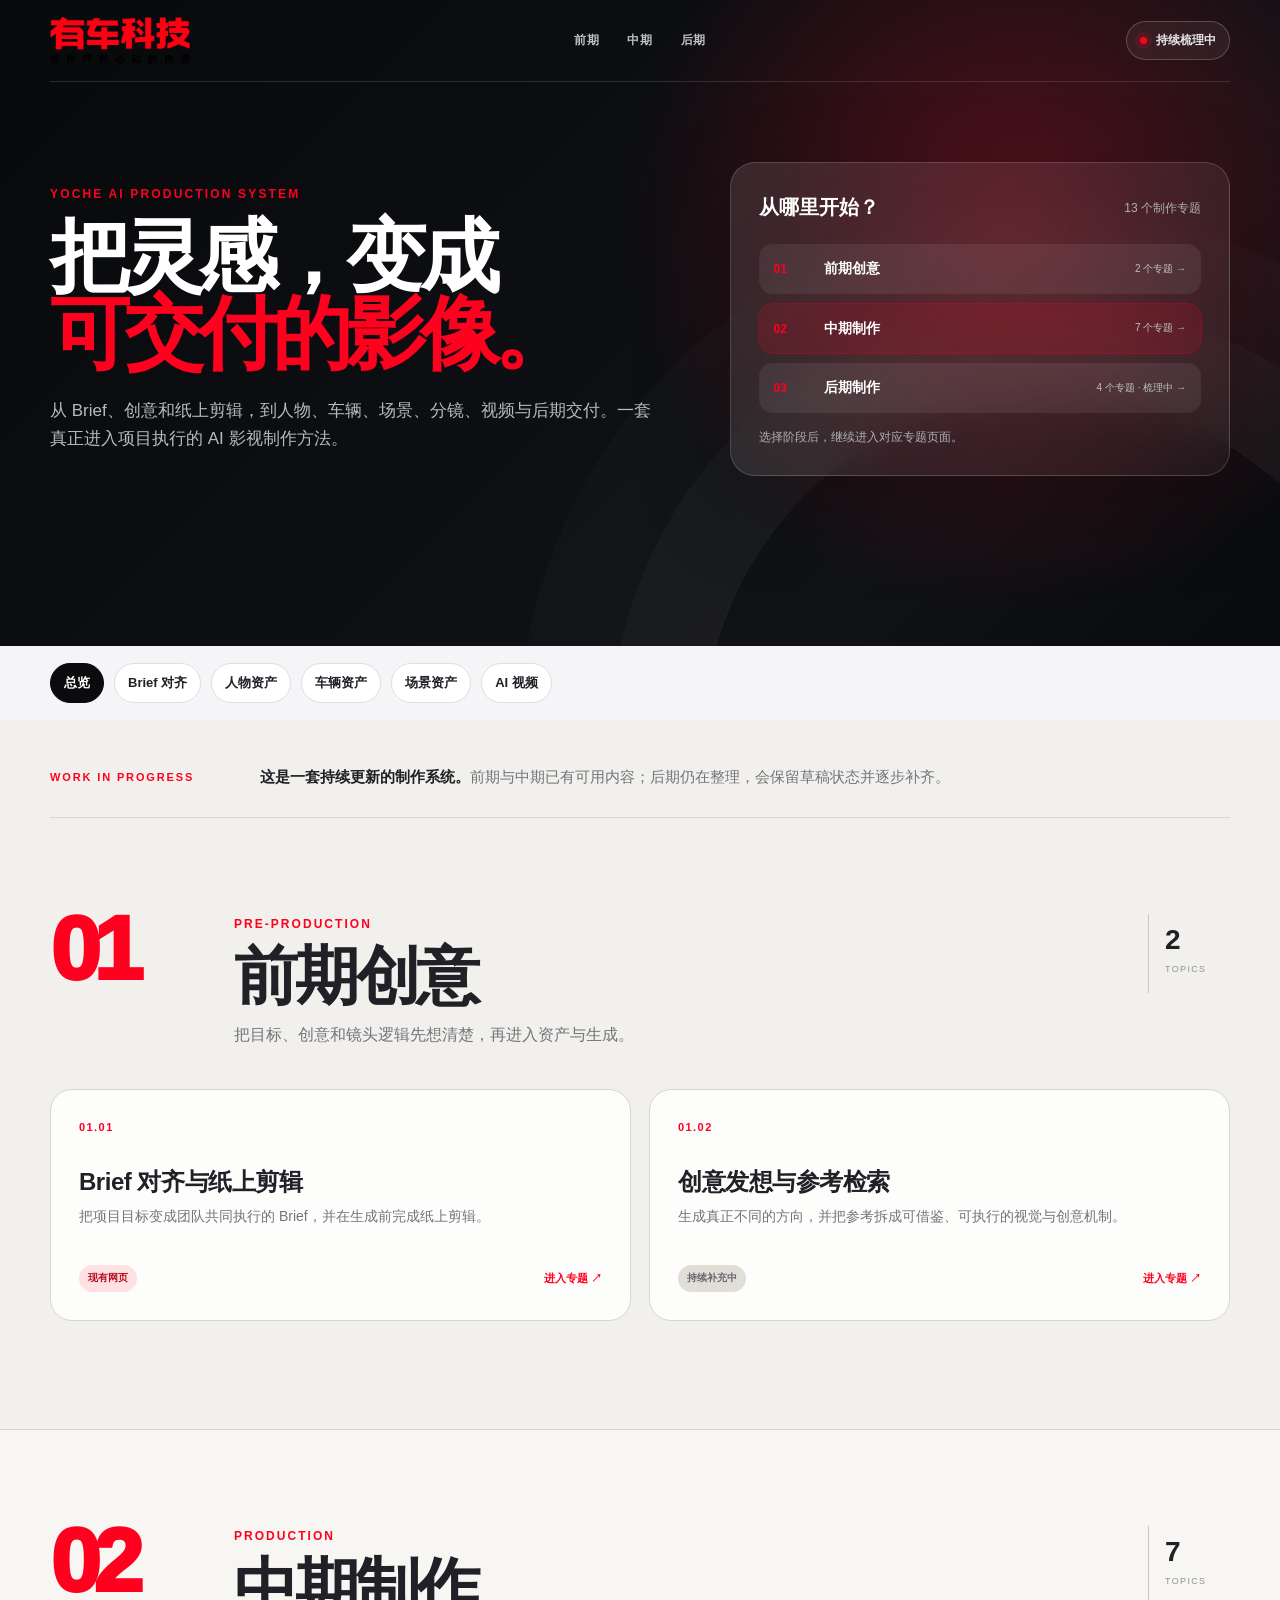
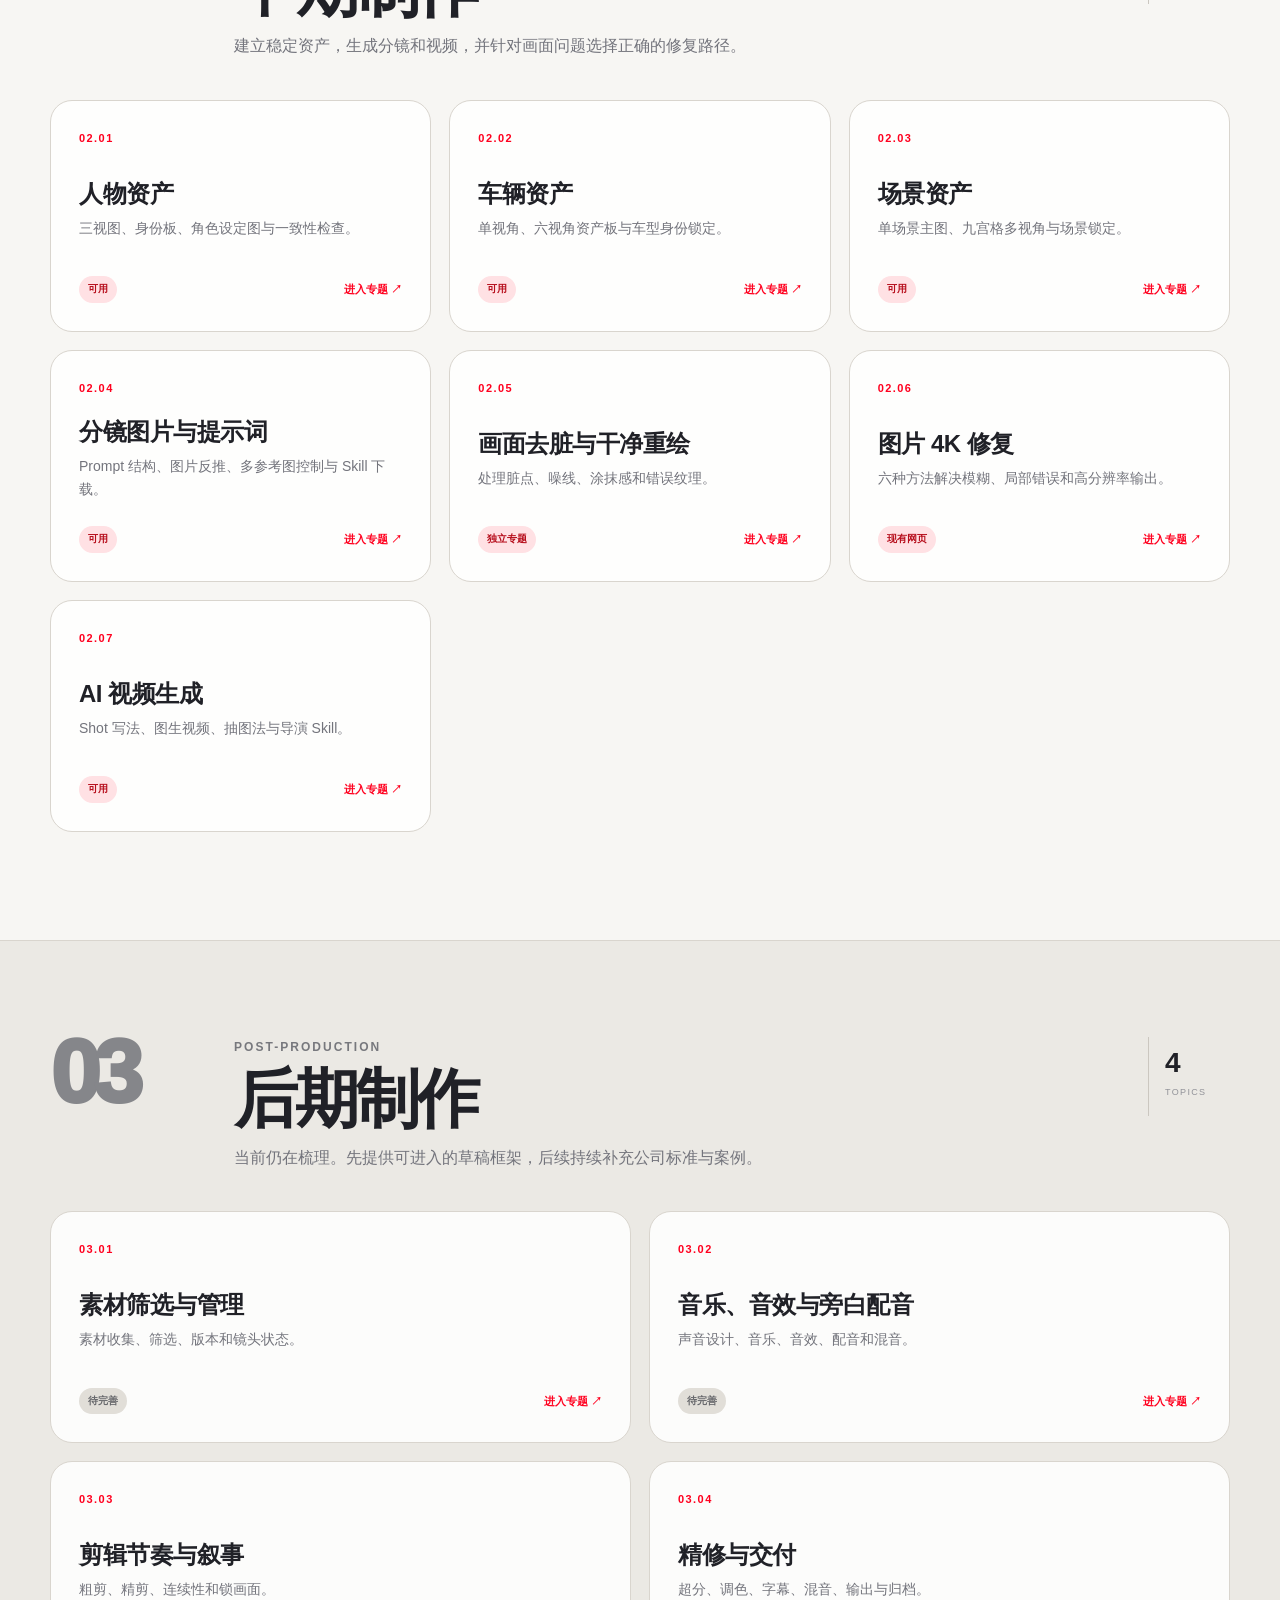
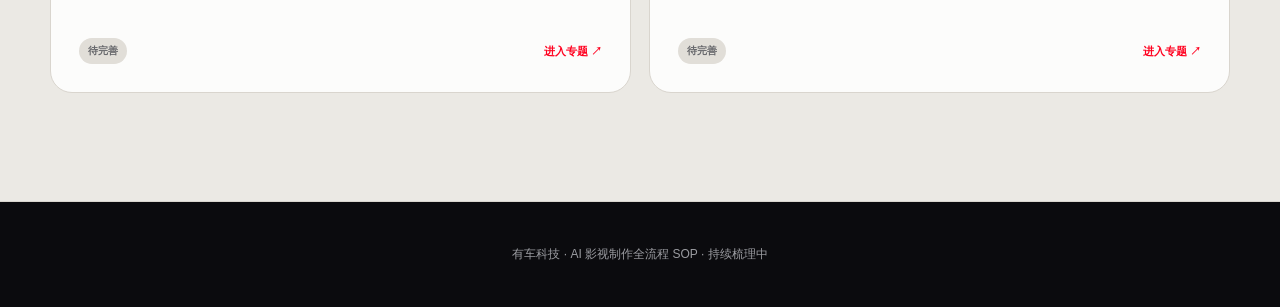
==== commit a4073446: "Redesign homepage and SOP topic pages" ====
--- a/index.html
+++ b/index.html
@@ -1,7 +1,37 @@
-<!doctype html><html lang="zh-CN"><head><meta charset="utf-8"><meta name="viewport" content="width=device-width,initial-scale=1"><meta name="description" content="有车科技 AI 影视制作全流程 SOP"><title>有车科技｜AI 影视制作全流程 SOP</title><link rel="stylesheet" href="assets/site.css"></head><body>
-<nav class="site-bar"><img class="site-logo" src="assets/yoche-logo.png" alt="有车科技"><span style="font-size:12px;color:#aaa">AI FILM PRODUCTION SOP</span></nav>
-<header class="hero"><div class="hero-inner"><div class="hero-grid"><div><div class="eyebrow">YOCHE AI PRODUCTION SYSTEM</div><h1>AI 影视制作<br><em>全流程 SOP</em></h1></div><div><span class="status-pill">持续梳理中</span><p class="hero-copy">从 Brief、创意和纸上剪辑，到人物、车辆、场景、分镜、视频，再到后期交付。这里记录的是可以真正进入项目执行的工作方法。</p></div></div></div></header>
-<main class="page">
-  <div class="notice wip"><strong>这是一套持续更新的制作系统</strong>前期与中期已有可用内容；后期仍在整理，会保留草稿状态并逐步补齐。</div>
-  <section class="stage "><div class="stage-number">01</div><div><div class="stage-kicker">PRE-PRODUCTION</div><h2 class="stage-title">前期创意</h2><p class="stage-intro">把目标、创意和镜头逻辑先想清楚，再进入资产与生成。</p><div class="card-grid"><a class="topic-card" href="ai-film-preproduction.html"><div><h3>Brief 对齐与纸上剪辑</h3><p>把项目目标变成团队共同执行的 Brief，并在生成前完成纸上剪辑。</p></div><div class="card-meta"><span class="tag ready">现有网页</span></div></a><a class="topic-card" href="creative-ideation.html"><div><h3>创意发想与参考检索</h3><p>生成真正不同的方向，并把参考拆成可借鉴、可执行的视觉与创意机制。</p></div><div class="card-meta"><span class="tag wip">持续补充中</span></div></a></div></div></section><section class="stage "><div class="stage-number">02</div><div><div class="stage-kicker">PRODUCTION</div><h2 class="stage-title">中期制作</h2><p class="stage-intro">建立稳定资产，生成分镜和视频，并针对画面问题选择正确的修复路径。</p><div class="card-grid"><a class="topic-card" href="character-assets.html"><div><h3>人物资产</h3><p>三视图、身份板、角色设定图与一致性检查。</p></div><div class="card-meta"><span class="tag ready">可用</span></div></a><a class="topic-card" href="vehicle-assets.html"><div><h3>车辆资产</h3><p>单视角、六视角资产板与车型身份锁定。</p></div><div class="card-meta"><span class="tag ready">可用</span></div></a><a class="topic-card" href="scene-assets.html"><div><h3>场景资产</h3><p>单场景主图、九宫格多视角与场景锁定。</p></div><div class="card-meta"><span class="tag ready">可用</span></div></a><a class="topic-card" href="storyboard-image-prompts.html"><div><h3>分镜图片与提示词</h3><p>Prompt 结构、图片反推、多参考图控制与 Skill 下载。</p></div><div class="card-meta"><span class="tag ready">可用</span></div></a><a class="topic-card" href="image-cleanup.html"><div><h3>画面去脏与干净重绘</h3><p>处理脏点、噪线、涂抹感和错误纹理。</p></div><div class="card-meta"><span class="tag ready">独立专题</span></div></a><a class="topic-card" href="ai-image-4k-restoration.html"><div><h3>图片 4K 修复</h3><p>六种方法解决模糊、局部错误和高分辨率输出。</p></div><div class="card-meta"><span class="tag ready">现有网页</span></div></a><a class="topic-card" href="ai-video-generation.html"><div><h3>AI 视频生成</h3><p>Shot 写法、图生视频、抽图法与导演 Skill。</p></div><div class="card-meta"><span class="tag ready">可用</span></div></a></div></div></section><section class="stage post"><div class="stage-number">03</div><div><div class="stage-kicker">POST-PRODUCTION</div><h2 class="stage-title">后期制作</h2><p class="stage-intro">当前仍在梳理。先提供可进入的草稿框架，后续持续补充公司标准与案例。</p><div class="card-grid"><a class="topic-card" href="post-material-management.html"><div><h3>素材筛选与管理</h3><p>素材收集、筛选、版本和镜头状态。</p></div><div class="card-meta"><span class="tag wip">待完善</span></div></a><a class="topic-card" href="post-audio.html"><div><h3>音乐、音效与旁白配音</h3><p>声音设计、音乐、音效、配音和混音。</p></div><div class="card-meta"><span class="tag wip">待完善</span></div></a><a class="topic-card" href="post-editing.html"><div><h3>剪辑节奏与叙事</h3><p>粗剪、精剪、连续性和锁画面。</p></div><div class="card-meta"><span class="tag wip">待完善</span></div></a><a class="topic-card" href="post-finishing-delivery.html"><div><h3>精修与交付</h3><p>超分、调色、字幕、混音、输出与归档。</p></div><div class="card-meta"><span class="tag wip">待完善</span></div></a></div></div></section>
-</main><footer class="footer">有车科技 · AI 影视制作全流程 SOP · 持续梳理中</footer></body></html>+<!doctype html>
+<html lang="zh-CN">
+<head>
+  <meta charset="utf-8">
+  <meta name="viewport" content="width=device-width,initial-scale=1">
+  <meta name="description" content="有车科技 AI 影视制作全流程 SOP">
+  <title>有车科技｜AI 影视制作全流程 SOP</title>
+  <link rel="stylesheet" href="assets/site.css">
+</head>
+<body class="home-page">
+  <header class="home-hero" id="home-top">
+    <div class="wrap home-nav">
+      <img class="home-logo" src="assets/yoche-logo.png" alt="有车科技">
+      <nav aria-label="制作阶段"><a href="#stage-01">前期</a><a href="#stage-02">中期</a><a href="#stage-03">后期</a></nav>
+      <span class="status-pill">持续梳理中</span>
+    </div>
+    <div class="wrap home-hero-main">
+      <div class="home-hero-copy">
+        <div class="eyebrow">YOCHE AI PRODUCTION SYSTEM</div>
+        <h1>把灵感，变成<br><span>可交付的影像。</span></h1>
+        <p>从 Brief、创意和纸上剪辑，到人物、车辆、场景、分镜、视频与后期交付。一套真正进入项目执行的 AI 影视制作方法。</p>
+      </div>
+      <aside class="home-console">
+        <div class="home-console-head"><b>从哪里开始？</b><span>13 个制作专题</span></div>
+        <a class="home-console-row " href="#stage-01"><span>01</span><b>前期创意</b><small>2 个专题 →</small></a><a class="home-console-row active" href="#stage-02"><span>02</span><b>中期制作</b><small>7 个专题 →</small></a><a class="home-console-row " href="#stage-03"><span>03</span><b>后期制作</b><small>4 个专题 · 梳理中 →</small></a>
+        <p>选择阶段后，继续进入对应专题页面。</p>
+      </aside>
+    </div>
+    <nav class="home-quick" aria-label="快捷专题"><div class="wrap"><a class="active" href="#stage-01">总览</a><a href="ai-film-preproduction.html">Brief 对齐</a><a href="character-assets.html">人物资产</a><a href="vehicle-assets.html">车辆资产</a><a href="scene-assets.html">场景资产</a><a href="ai-video-generation.html">AI 视频</a></div></nav>
+  </header>
+  <main class="home-main">
+    <div class="wrap"><div class="home-notice"><span>WORK IN PROGRESS</span><p><b>这是一套持续更新的制作系统。</b>前期与中期已有可用内容；后期仍在整理，会保留草稿状态并逐步补齐。</p></div></div>
+    <section class="home-stage " id="stage-01"><div class="wrap"><header class="home-stage-head"><div class="home-stage-no">01</div><div><div class="stage-kicker">PRE-PRODUCTION</div><h2>前期创意</h2><p>把目标、创意和镜头逻辑先想清楚，再进入资产与生成。</p></div><div class="home-stage-count"><strong>2</strong><span>TOPICS</span></div></header><div class="card-grid"><a class="topic-card" href="ai-film-preproduction.html"><span class="topic-order">01.01</span><div><h3>Brief 对齐与纸上剪辑</h3><p>把项目目标变成团队共同执行的 Brief，并在生成前完成纸上剪辑。</p></div><div class="card-meta"><span class="tag ready">现有网页</span><span class="topic-arrow">进入专题 ↗</span></div></a><a class="topic-card" href="creative-ideation.html"><span class="topic-order">01.02</span><div><h3>创意发想与参考检索</h3><p>生成真正不同的方向，并把参考拆成可借鉴、可执行的视觉与创意机制。</p></div><div class="card-meta"><span class="tag wip">持续补充中</span><span class="topic-arrow">进入专题 ↗</span></div></a></div></div></section><section class="home-stage " id="stage-02"><div class="wrap"><header class="home-stage-head"><div class="home-stage-no">02</div><div><div class="stage-kicker">PRODUCTION</div><h2>中期制作</h2><p>建立稳定资产，生成分镜和视频，并针对画面问题选择正确的修复路径。</p></div><div class="home-stage-count"><strong>7</strong><span>TOPICS</span></div></header><div class="card-grid"><a class="topic-card" href="character-assets.html"><span class="topic-order">02.01</span><div><h3>人物资产</h3><p>三视图、身份板、角色设定图与一致性检查。</p></div><div class="card-meta"><span class="tag ready">可用</span><span class="topic-arrow">进入专题 ↗</span></div></a><a class="topic-card" href="vehicle-assets.html"><span class="topic-order">02.02</span><div><h3>车辆资产</h3><p>单视角、六视角资产板与车型身份锁定。</p></div><div class="card-meta"><span class="tag ready">可用</span><span class="topic-arrow">进入专题 ↗</span></div></a><a class="topic-card" href="scene-assets.html"><span class="topic-order">02.03</span><div><h3>场景资产</h3><p>单场景主图、九宫格多视角与场景锁定。</p></div><div class="card-meta"><span class="tag ready">可用</span><span class="topic-arrow">进入专题 ↗</span></div></a><a class="topic-card" href="storyboard-image-prompts.html"><span class="topic-order">02.04</span><div><h3>分镜图片与提示词</h3><p>Prompt 结构、图片反推、多参考图控制与 Skill 下载。</p></div><div class="card-meta"><span class="tag ready">可用</span><span class="topic-arrow">进入专题 ↗</span></div></a><a class="topic-card" href="image-cleanup.html"><span class="topic-order">02.05</span><div><h3>画面去脏与干净重绘</h3><p>处理脏点、噪线、涂抹感和错误纹理。</p></div><div class="card-meta"><span class="tag ready">独立专题</span><span class="topic-arrow">进入专题 ↗</span></div></a><a class="topic-card" href="ai-image-4k-restoration.html"><span class="topic-order">02.06</span><div><h3>图片 4K 修复</h3><p>六种方法解决模糊、局部错误和高分辨率输出。</p></div><div class="card-meta"><span class="tag ready">现有网页</span><span class="topic-arrow">进入专题 ↗</span></div></a><a class="topic-card" href="ai-video-generation.html"><span class="topic-order">02.07</span><div><h3>AI 视频生成</h3><p>Shot 写法、图生视频、抽图法与导演 Skill。</p></div><div class="card-meta"><span class="tag ready">可用</span><span class="topic-arrow">进入专题 ↗</span></div></a></div></div></section><section class="home-stage post" id="stage-03"><div class="wrap"><header class="home-stage-head"><div class="home-stage-no">03</div><div><div class="stage-kicker">POST-PRODUCTION</div><h2>后期制作</h2><p>当前仍在梳理。先提供可进入的草稿框架，后续持续补充公司标准与案例。</p></div><div class="home-stage-count"><strong>4</strong><span>TOPICS</span></div></header><div class="card-grid"><a class="topic-card" href="post-material-management.html"><span class="topic-order">03.01</span><div><h3>素材筛选与管理</h3><p>素材收集、筛选、版本和镜头状态。</p></div><div class="card-meta"><span class="tag wip">待完善</span><span class="topic-arrow">进入专题 ↗</span></div></a><a class="topic-card" href="post-audio.html"><span class="topic-order">03.02</span><div><h3>音乐、音效与旁白配音</h3><p>声音设计、音乐、音效、配音和混音。</p></div><div class="card-meta"><span class="tag wip">待完善</span><span class="topic-arrow">进入专题 ↗</span></div></a><a class="topic-card" href="post-editing.html"><span class="topic-order">03.03</span><div><h3>剪辑节奏与叙事</h3><p>粗剪、精剪、连续性和锁画面。</p></div><div class="card-meta"><span class="tag wip">待完善</span><span class="topic-arrow">进入专题 ↗</span></div></a><a class="topic-card" href="post-finishing-delivery.html"><span class="topic-order">03.04</span><div><h3>精修与交付</h3><p>超分、调色、字幕、混音、输出与归档。</p></div><div class="card-meta"><span class="tag wip">待完善</span><span class="topic-arrow">进入专题 ↗</span></div></a></div></div></section>
+  </main>
+  <footer class="footer">有车科技 · AI 影视制作全流程 SOP · 持续梳理中</footer>
+</body>
+</html>
--- a/assets/site.css
+++ b/assets/site.css
@@ -1,15 +1,16 @@
 :root {
-  --ink: #111214;
-  --muted: #696b70;
-  --paper: #f3f1ed;
+  --red: #ff001f;
+  --red-dark: #c90019;
+  --ink: #202127;
+  --muted: #73747c;
+  --paper: #f5f5f7;
+  --paper-warm: #f2f0ec;
   --white: #fff;
-  --line: #d9d5ce;
-  --red: #e22630;
-  --red-dark: #b80f1b;
-  --dark: #0b0c0e;
-  --dark-2: #17181b;
+  --line: #dedee4;
+  --dark: #0b0b0e;
+  --dark-2: #19191f;
   --radius: 22px;
-  --shadow: 0 18px 60px rgba(14, 15, 17, .10);
+  --shadow: 0 24px 70px rgba(20, 21, 28, .09);
 }
 
 * { box-sizing: border-box; }
@@ -18,222 +19,232 @@
   margin: 0;
   color: var(--ink);
   background: var(--paper);
-  font-family: Inter, "PingFang SC", "Microsoft YaHei", system-ui, -apple-system, sans-serif;
-  line-height: 1.7;
+  font-family: -apple-system, BlinkMacSystemFont, "Segoe UI", "PingFang SC", "Microsoft YaHei", sans-serif;
+  line-height: 1.68;
   -webkit-font-smoothing: antialiased;
 }
-button, a { font: inherit; }
+button, input, textarea, select { font: inherit; }
 a { color: inherit; }
-img { max-width: 100%; display: block; }
-
-.site-bar {
-  position: sticky;
-  z-index: 30;
-  top: 0;
-  height: 66px;
-  display: flex;
-  align-items: center;
-  justify-content: space-between;
-  gap: 20px;
-  padding: 0 clamp(18px, 4vw, 64px);
-  color: #fff;
-  background: rgba(9, 10, 12, .94);
-  border-bottom: 1px solid rgba(255,255,255,.12);
-  backdrop-filter: blur(18px);
-}
-.site-logo { width: 132px; height: auto; }
-.home-link {
-  display: inline-flex;
-  align-items: center;
-  gap: 9px;
-  text-decoration: none;
-  font-size: 14px;
-  font-weight: 750;
-  letter-spacing: .02em;
-}
-.home-link::before { content: "←"; color: var(--red); font-size: 18px; }
-
-.hero {
-  position: relative;
-  overflow: hidden;
-  color: #fff;
-  background:
-    radial-gradient(circle at 80% 18%, rgba(226,38,48,.23), transparent 28%),
-    linear-gradient(135deg, #08090b 0%, #111216 63%, #08090b 100%);
-}
-.hero::after {
-  position: absolute;
-  inset: 0;
-  pointer-events: none;
-  content: "";
-  opacity: .3;
-  background-image: linear-gradient(rgba(255,255,255,.035) 1px, transparent 1px), linear-gradient(90deg, rgba(255,255,255,.035) 1px, transparent 1px);
-  background-size: 64px 64px;
-  mask-image: linear-gradient(to bottom, black, transparent);
-}
-.hero-inner {
-  position: relative;
-  z-index: 1;
-  width: min(1180px, calc(100% - 40px));
-  margin: 0 auto;
-  padding: clamp(78px, 10vw, 132px) 0 clamp(68px, 8vw, 108px);
-}
-.hero-grid { display: grid; grid-template-columns: 1.2fr .8fr; gap: 60px; align-items: end; }
-.eyebrow {
-  margin-bottom: 16px;
-  color: var(--red);
-  font-size: 12px;
-  font-weight: 850;
-  letter-spacing: .19em;
-  text-transform: uppercase;
-}
-.hero h1 {
-  margin: 0;
-  max-width: 820px;
-  font-size: clamp(44px, 7vw, 92px);
-  line-height: .98;
-  letter-spacing: -.065em;
-}
-.hero h1 em { color: var(--red); font-style: normal; }
-.hero-copy { max-width: 520px; color: #bbbcc1; font-size: clamp(15px, 1.7vw, 19px); }
+img { display: block; max-width: 100%; }
+.wrap { width: min(1180px, calc(100% - 48px)); margin: 0 auto; }
+.eyebrow { color: var(--red); font-size: 12px; font-weight: 900; letter-spacing: .18em; text-transform: uppercase; }
 .status-pill {
   display: inline-flex;
   align-items: center;
   gap: 9px;
-  padding: 8px 12px;
-  border: 1px solid rgba(255,255,255,.16);
+  padding: 8px 13px;
+  border: 1px solid rgba(255,255,255,.2);
   border-radius: 999px;
-  color: #e7e7e8;
-  background: rgba(255,255,255,.05);
+  color: #e6e6e9;
+  background: rgba(255,255,255,.055);
   font-size: 12px;
-  font-weight: 700;
-}
-.status-pill::before { width: 7px; height: 7px; border-radius: 50%; background: var(--red); content: ""; box-shadow: 0 0 0 5px rgba(226,38,48,.15); }
-
-.page { width: min(1180px, calc(100% - 40px)); margin: 0 auto; padding: clamp(64px, 8vw, 112px) 0 100px; }
-.section { margin-top: clamp(70px, 9vw, 126px); }
-.section:first-child { margin-top: 0; }
-.section-head { display: grid; grid-template-columns: 160px minmax(0, 1fr); gap: 28px; margin-bottom: 34px; }
-.section-index { color: var(--red); font-size: 13px; font-weight: 850; letter-spacing: .15em; }
-h2 { margin: 0; font-size: clamp(30px, 4.5vw, 54px); line-height: 1.08; letter-spacing: -.045em; }
-h3 { margin: 0; font-size: 22px; line-height: 1.25; }
-.lead { max-width: 780px; margin: 12px 0 0; color: var(--muted); font-size: 18px; }
-
-.card-grid { display: grid; grid-template-columns: repeat(2, minmax(0, 1fr)); gap: 18px; }
-.card-grid.three { grid-template-columns: repeat(3, minmax(0, 1fr)); }
-.topic-card {
-  position: relative;
-  min-height: 230px;
-  display: flex;
-  flex-direction: column;
-  justify-content: space-between;
-  padding: 28px;
-  border: 1px solid var(--line);
-  border-radius: var(--radius);
-  text-decoration: none;
-  background: rgba(255,255,255,.78);
-  box-shadow: 0 1px 0 rgba(255,255,255,.7) inset;
-  transition: transform .25s ease, border-color .25s ease, box-shadow .25s ease;
-}
-.topic-card:hover { transform: translateY(-4px); border-color: #aaa6a0; box-shadow: var(--shadow); }
-.topic-card::after { content: "↗"; position: absolute; top: 23px; right: 25px; color: var(--red); font-size: 22px; }
-.topic-card p { margin: 12px 0 28px; color: var(--muted); }
-.card-meta { display: flex; gap: 8px; flex-wrap: wrap; }
-.tag { display: inline-flex; padding: 5px 9px; border-radius: 999px; color: #55565b; background: #e9e6e1; font-size: 11px; font-weight: 750; }
-.tag.ready { color: var(--red-dark); background: #ffe3e5; }
-.tag.wip { color: #5d5e62; background: #e2dfda; }
-
-.stage {
-  position: relative;
-  display: grid;
-  grid-template-columns: minmax(120px, 190px) minmax(0, 1fr);
-  gap: clamp(26px, 5vw, 74px);
-  padding: clamp(70px, 9vw, 118px) 0;
-  border-top: 1px solid var(--line);
-}
-.stage-number { position: sticky; top: 100px; align-self: start; color: var(--red); font-size: clamp(54px, 7vw, 96px); font-weight: 900; line-height: .85; letter-spacing: -.08em; }
-.stage.post .stage-number { color: #85868a; }
-.stage-kicker { color: var(--red); font-size: 12px; font-weight: 850; letter-spacing: .15em; }
-.stage.post .stage-kicker { color: #747579; }
-.stage-title { margin: 8px 0 10px; font-size: clamp(36px, 5vw, 66px); }
-.stage-intro { max-width: 740px; margin: 0 0 34px; color: var(--muted); font-size: 17px; }
-
-.content-card {
-  padding: clamp(24px, 4vw, 46px);
-  border: 1px solid var(--line);
-  border-radius: var(--radius);
-  background: var(--white);
-  box-shadow: 0 1px 0 rgba(255,255,255,.8) inset;
-}
-.content-card + .content-card { margin-top: 18px; }
-.content-card h3 { margin-bottom: 12px; }
-.content-card p:last-child { margin-bottom: 0; }
-.content-card ul, .content-card ol { padding-left: 1.25em; }
-.content-card li + li { margin-top: 8px; }
-
-.steps { display: grid; gap: 12px; counter-reset: steps; }
-.step { display: grid; grid-template-columns: 46px minmax(0,1fr); gap: 16px; padding: 22px; border: 1px solid var(--line); border-radius: 16px; background: #fff; }
-.step::before { counter-increment: steps; content: counter(steps, decimal-leading-zero); display: grid; place-items: center; width: 42px; height: 42px; color: #fff; border-radius: 50%; background: var(--red); font-size: 12px; font-weight: 850; }
-.step p { margin: 5px 0 0; color: var(--muted); }
-
-.gallery { display: grid; grid-template-columns: repeat(2, minmax(0, 1fr)); gap: 14px; }
-.gallery.three { grid-template-columns: repeat(3, minmax(0, 1fr)); }
-.gallery figure { margin: 0; overflow: hidden; border: 1px solid var(--line); border-radius: 16px; background: #fff; }
-.gallery img { width: 100%; height: 100%; min-height: 220px; object-fit: cover; }
-.gallery.contain img { object-fit: contain; background: #fff; }
-.gallery figcaption { padding: 10px 14px; color: var(--muted); font-size: 12px; }
-
-.prompt {
+  font-weight: 750;
+  white-space: nowrap;
+}
+.status-pill::before { width: 7px; height: 7px; border-radius: 50%; background: var(--red); content: ""; box-shadow: 0 0 0 5px rgba(255,0,31,.14); }
+
+/* Shared topic page — mirrors the original Yoche training pages. */
+.topic-return { height: 72px; display: flex; align-items: center; color: #fff; background: #0b0b0e; border-bottom: 1px solid rgba(255,255,255,.12); }
+.topic-return .wrap { width: 100%; max-width: none; padding: 0 18px; }
+.topic-return a { display: inline-flex; align-items: center; gap: 7px; padding: 8px 13px; border: 1px solid rgba(255,255,255,.24); border-radius: 999px; color: #fff; text-decoration: none; font-size: 13px; font-weight: 800; transition: .2s ease; }
+.topic-return a:hover { border-color: rgba(255,255,255,.55); background: rgba(255,255,255,.07); }
+.topic-hero {
   position: relative;
   overflow: hidden;
-  border: 1px solid #2b2d31;
-  border-radius: 18px;
-  color: #e6e6e8;
-  background: #111216;
-}
-.prompt + .prompt { margin-top: 14px; }
-.prompt-head { display: flex; align-items: center; justify-content: space-between; gap: 16px; padding: 14px 16px; border-bottom: 1px solid #2b2d31; }
-.prompt-label { color: #a7a8ad; font-size: 12px; font-weight: 800; letter-spacing: .08em; }
-.copy-btn { cursor: pointer; padding: 7px 11px; border: 1px solid #47494f; border-radius: 9px; color: #fff; background: #26282d; font-size: 12px; font-weight: 750; }
-.copy-btn:hover { border-color: var(--red); background: #303238; }
-.copy-btn.copied { color: #fff; border-color: var(--red); background: var(--red); }
-.prompt pre { max-height: 500px; overflow: auto; margin: 0; padding: 22px; white-space: pre-wrap; word-break: break-word; font: 14px/1.75 ui-monospace, SFMono-Regular, Menlo, Consolas, monospace; }
-
-.download-card { display: grid; grid-template-columns: 1fr auto; gap: 20px; align-items: center; padding: 22px; border: 1px solid #dfb0b4; border-radius: 16px; background: #fff3f4; }
-.download-card + .download-card { margin-top: 12px; }
-.download-card p { margin: 4px 0 0; color: var(--muted); }
-.download-btn { display: inline-flex; align-items: center; justify-content: center; min-height: 42px; padding: 9px 15px; border-radius: 10px; color: #fff; text-decoration: none; background: var(--red); font-size: 13px; font-weight: 800; }
+  padding: 26px 0 74px;
+  color: #fff;
+  background: radial-gradient(circle at 82% 18%, rgba(255,0,31,.35), transparent 30%), linear-gradient(135deg,#0b0b0e,#1b1b22);
+}
+.topic-hero::after { position: absolute; right: -190px; bottom: -260px; width: 520px; height: 520px; border: 1px solid rgba(255,255,255,.08); border-radius: 50%; box-shadow: 0 0 0 72px rgba(255,255,255,.025),0 0 0 145px rgba(255,255,255,.018); content: ""; pointer-events: none; }
+.topic-brand-row { position: relative; z-index: 2; display: flex; align-items: center; justify-content: space-between; gap: 24px; }
+.topic-logo { width: 138px; height: auto; filter: drop-shadow(0 5px 16px rgba(255,0,31,.3)); }
+.topic-badge { padding: 7px 12px; border: 1px solid rgba(255,255,255,.18); border-radius: 999px; color: #d5d5dc; font-size: 13px; }
+.topic-hero-grid { position: relative; z-index: 2; display: grid; grid-template-columns: 1.15fr .85fr; gap: 48px; align-items: center; margin-top: 70px; }
+.topic-hero-copy h1 { margin: 12px 0 24px; font-size: clamp(46px, 5.45vw, 74px); line-height: 1.08; letter-spacing: -.055em; text-wrap: balance; }
+.topic-hero-copy h1 span { color: var(--red); }
+.topic-hero-copy > p { max-width: 720px; margin: 0 0 18px; color: #c8c8d0; font-size: 18px; }
+.topic-hero-copy .status-pill { margin-top: 2px; }
+.topic-hero-card { padding: 26px; border: 1px solid rgba(255,255,255,.15); border-radius: 24px; background: rgba(255,255,255,.07); box-shadow: 0 30px 90px rgba(0,0,0,.28); backdrop-filter: blur(14px); }
+.topic-hero-card > b { display: block; margin-bottom: 14px; font-size: 20px; line-height: 1.35; }
+.topic-hero-point { margin: 10px 0; padding: 13px 15px; border-radius: 14px; background: rgba(255,255,255,.075); color: #f2f2f4; font-size: 14px; font-weight: 650; }
+.topic-hero-point span { margin-right: 9px; color: var(--red); font-weight: 900; }
+.topic-hero-card > p { margin: 15px 0 0; color: #b8b8bf; font-size: 13px; }
+.topic-navbar { position: sticky; z-index: 30; top: 0; border-bottom: 1px solid var(--line); background: rgba(245,245,247,.92); backdrop-filter: blur(16px); }
+.topic-nav-inner { display: flex; gap: 10px; align-items: center; padding-top: 11px; padding-bottom: 11px; overflow-x: auto; scrollbar-width: none; }
+.topic-nav-inner::-webkit-scrollbar { display: none; }
+.topic-nav-inner a { flex: 0 0 auto; padding: 8px 12px; border: 1px solid var(--line); border-radius: 999px; color: var(--ink); background: #fff; text-decoration: none; font-size: 13px; font-weight: 750; white-space: nowrap; transition: .2s ease; }
+.topic-nav-inner a:hover { border-color: var(--dark); color: #fff; background: var(--dark); }
+
+.page { width: min(1180px, calc(100% - 48px)); margin: 0 auto; padding: 58px 0 104px; }
+.section { margin-top: 94px; scroll-margin-top: 88px; }
+.section:first-of-type { margin-top: 34px; }
+.section-head { display: grid; grid-template-columns: 160px minmax(0,1fr); gap: 28px; margin-bottom: 32px; }
+.section-index { padding-top: 10px; color: var(--red); font-size: 13px; font-weight: 900; letter-spacing: .15em; }
+h2 { margin: 0; font-size: clamp(34px, 4.25vw, 54px); line-height: 1.1; letter-spacing: -.05em; text-wrap: balance; }
+h3 { margin: 0; font-size: 22px; line-height: 1.3; letter-spacing: -.02em; text-wrap: balance; }
+.lead { max-width: 820px; margin: 12px 0 0; color: var(--muted); font-size: 17px; }
+.content-card { padding: clamp(26px,4vw,44px); border: 1px solid var(--line); border-radius: var(--radius); background: var(--white); box-shadow: 0 1px 0 rgba(255,255,255,.8) inset; }
+.content-card + .content-card { margin-top: 18px; }
+.content-card h3 { margin-bottom: 13px; }
+.content-card p:last-child { margin-bottom: 0; }
+.content-card ul, .content-card ol { margin: 14px 0 0; padding-left: 1.25em; }
+.content-card li + li { margin-top: 8px; }
+.card-grid { display: grid; grid-template-columns: repeat(2,minmax(0,1fr)); gap: 18px; }
+.card-grid.three { grid-template-columns: repeat(3,minmax(0,1fr)); }
+.steps { display: grid; grid-template-columns: repeat(2,minmax(0,1fr)); gap: 14px; counter-reset: steps; }
+.step { position: relative; min-height: 160px; padding: 25px 24px 23px 78px; border: 1px solid var(--line); border-radius: 18px; background: #fff; }
+.step::before { position: absolute; top: 24px; left: 22px; display: grid; place-items: center; width: 40px; height: 40px; border-radius: 50%; color: #fff; background: var(--red); counter-increment: steps; content: counter(steps,decimal-leading-zero); font-size: 11px; font-weight: 900; }
+.step p { margin: 7px 0 0; color: var(--muted); font-size: 14px; }
+.gallery { display: grid; grid-template-columns: repeat(2,minmax(0,1fr)); gap: 16px; margin-bottom: 20px; }
+.gallery.three { grid-template-columns: repeat(3,minmax(0,1fr)); }
+.gallery figure { margin: 0; overflow: hidden; border: 1px solid var(--line); border-radius: 18px; background: #fff; }
+.gallery img { width: 100%; height: clamp(250px,31vw,430px); object-fit: cover; background: #eee; }
+.gallery.contain img { object-fit: contain; background: #fff; }
+.gallery.three img { height: clamp(220px,25vw,360px); }
+.gallery figcaption { padding: 11px 14px; color: var(--muted); font-size: 12px; }
+.prompt { overflow: hidden; border: 1px solid #303138; border-radius: 20px; color: #e9e9eb; background: #121318; box-shadow: 0 20px 50px rgba(15,16,20,.12); }
+.prompt + .prompt { margin-top: 16px; }
+.prompt-head { display: flex; align-items: center; justify-content: space-between; gap: 16px; padding: 14px 17px; border-bottom: 1px solid #303138; }
+.prompt-label { color: #b5b6bb; font-size: 12px; font-weight: 850; letter-spacing: .08em; }
+.copy-btn { cursor: pointer; padding: 7px 12px; border: 1px solid #4b4d55; border-radius: 9px; color: #fff; background: #292b31; font-size: 12px; font-weight: 800; }
+.copy-btn:hover { border-color: var(--red); }
+.copy-btn.copied { border-color: var(--red); background: var(--red); }
+.prompt pre { max-height: 520px; overflow: auto; margin: 0; padding: 24px; white-space: pre-wrap; overflow-wrap: anywhere; font: 14px/1.78 ui-monospace,SFMono-Regular,Menlo,Consolas,monospace; }
+.download-card { display: grid; grid-template-columns: minmax(0,1fr) auto; gap: 22px; align-items: center; padding: 24px; border: 1px solid #efb7bd; border-radius: 18px; background: #fff2f3; }
+.download-card + .download-card { margin-top: 14px; }
+.download-card p { margin: 5px 0 0; color: var(--muted); }
+.download-btn { display: inline-flex; min-height: 43px; align-items: center; justify-content: center; padding: 9px 16px; border-radius: 10px; color: #fff; background: var(--red); text-decoration: none; font-size: 13px; font-weight: 850; }
 .download-btn:hover { background: var(--red-dark); }
-
-.notice { padding: 18px 20px; border-left: 4px solid var(--red); border-radius: 0 12px 12px 0; background: #fff; }
-.notice.wip { border-left-color: #85868a; background: #e8e5e0; }
+.notice { margin-bottom: 40px; padding: 20px 22px; border-left: 4px solid var(--red); border-radius: 0 14px 14px 0; background: #fff; }
 .notice strong { display: block; margin-bottom: 4px; }
-
-.compare { display: grid; grid-template-columns: repeat(2, minmax(0, 1fr)); gap: 14px; }
-.compare > div { padding: 22px; border-radius: 16px; border: 1px solid var(--line); background: #fff; }
+.notice.wip { border-left-color: #85868a; background: #e9e7e3; }
+.compare { display: grid; grid-template-columns: repeat(2,minmax(0,1fr)); gap: 14px; }
+.compare > div { padding: 23px; border: 1px solid var(--line); border-radius: 16px; background: #fff; }
 .compare .accent { border-color: #efb4b8; background: #fff1f2; }
-
-.footer { padding: 42px 20px; color: #9b9ca1; text-align: center; background: var(--dark); font-size: 12px; }
+.footer { padding: 42px 24px; color: #9b9ca1; background: var(--dark); text-align: center; font-size: 12px; }
+
+/* Homepage — selected Direction A: Director Console. */
+.home-page { background: var(--paper-warm); }
+.home-hero { position: relative; min-height: 720px; overflow: hidden; color: #fff; background: radial-gradient(circle at 79% 31%,rgba(180,16,35,.42),transparent 34%),linear-gradient(135deg,#08090b 0%,#111216 72%,#08090b 100%); }
+.home-hero::before { position: absolute; right: -9%; bottom: -51%; width: 54%; aspect-ratio: 1; border: 1px solid rgba(255,255,255,.065); border-radius: 50%; box-shadow: 0 0 0 92px rgba(255,255,255,.022),0 0 0 184px rgba(255,255,255,.014); content: ""; pointer-events: none; }
+.home-nav { position: relative; z-index: 5; min-height: 82px; display: grid; grid-template-columns: 1fr auto 1fr; align-items: center; gap: 28px; border-bottom: 1px solid rgba(255,255,255,.13); }
+.home-logo { width: 140px; }
+.home-nav nav { display: flex; gap: 28px; }
+.home-nav nav a { color: #bfc0c5; text-decoration: none; font-size: 12px; font-weight: 750; letter-spacing: .06em; }
+.home-nav nav a:hover { color: #fff; }
+.home-nav .status-pill { justify-self: end; }
+.home-hero-main { position: relative; z-index: 3; display: grid; grid-template-columns: 1.1fr .9fr; gap: 68px; align-items: center; min-height: 548px; padding-bottom: 74px; }
+.home-hero-copy h1 { margin: 15px 0 24px; font-size: clamp(58px,6.25vw,90px); line-height: .96; letter-spacing: -.075em; }
+.home-hero-copy h1 span { color: var(--red); }
+.home-hero-copy p { max-width: 660px; margin: 0; color: #b9bac0; font-size: 17px; }
+.home-console { padding: 28px; border: 1px solid rgba(255,255,255,.17); border-radius: 25px; background: linear-gradient(135deg,rgba(255,255,255,.105),rgba(255,255,255,.038)); box-shadow: 0 30px 90px rgba(0,0,0,.28); backdrop-filter: blur(18px); }
+.home-console-head { display: flex; justify-content: space-between; align-items: center; gap: 20px; margin-bottom: 20px; }
+.home-console-head b { font-size: 20px; }
+.home-console-head span { color: #aeb0b5; font-size: 12px; }
+.home-console-row { display: grid; grid-template-columns: 38px 1fr auto; align-items: center; gap: 12px; margin: 10px 0; padding: 13px 15px; border-radius: 14px; color: #fff; background: rgba(255,255,255,.07); text-decoration: none; transition: .2s ease; }
+.home-console-row > span { color: var(--red); font-size: 12px; font-weight: 900; }
+.home-console-row > b { font-size: 14px; }
+.home-console-row > small { color: #bcbec3; font-size: 10px; }
+.home-console-row:hover, .home-console-row.active { background: rgba(255,0,31,.15); outline: 1px solid rgba(255,0,31,.33); }
+.home-console > p { margin: 14px 0 0; color: #aeb0b5; font-size: 12px; }
+.home-quick { position: absolute; z-index: 5; right: 0; bottom: 0; left: 0; min-height: 74px; display: flex; align-items: center; color: var(--ink); background: var(--paper); }
+.home-quick .wrap { display: flex; gap: 10px; align-items: center; overflow-x: auto; scrollbar-width: none; }
+.home-quick .wrap::-webkit-scrollbar { display: none; }
+.home-quick a { flex: 0 0 auto; padding: 8px 13px; border: 1px solid var(--line); border-radius: 999px; background: #fff; text-decoration: none; font-size: 13px; font-weight: 750; }
+.home-quick a:hover, .home-quick a.active { border-color: var(--dark); color: #fff; background: var(--dark); }
+.home-main { background: var(--paper-warm); }
+.home-notice { display: grid; grid-template-columns: 180px 1fr; gap: 30px; padding: 44px 0 28px; border-bottom: 1px solid #d9d5ce; }
+.home-notice > span { padding-top: 4px; color: var(--red); font-size: 11px; font-weight: 900; letter-spacing: .17em; }
+.home-notice p { margin: 0; color: var(--muted); font-size: 15px; }
+.home-notice b { color: var(--ink); }
+.home-stage { padding: 96px 0 108px; scroll-margin-top: 20px; border-bottom: 1px solid #d9d5ce; }
+.home-stage:nth-of-type(even) { background: #f7f6f3; }
+.home-stage.post { background: #ebe9e4; }
+.home-stage-head { display: grid; grid-template-columns: 150px minmax(0,1fr) auto; gap: 34px; align-items: start; margin-bottom: 40px; }
+.home-stage-no { color: var(--red); font-size: clamp(64px,7vw,96px); font-weight: 950; line-height: .8; letter-spacing: -.08em; }
+.home-stage.post .home-stage-no { color: #85868a; }
+.stage-kicker { color: var(--red); font-size: 12px; font-weight: 900; letter-spacing: .17em; }
+.home-stage.post .stage-kicker { color: #77787d; }
+.home-stage h2 { margin: 7px 0 10px; font-size: clamp(44px,5vw,66px); }
+.home-stage-head p { max-width: 720px; margin: 0; color: var(--muted); font-size: 16px; }
+.home-stage-count { min-width: 82px; padding: 12px 16px; border-left: 1px solid #cbc7c0; }
+.home-stage-count strong { display: block; font-size: 28px; line-height: 1; }
+.home-stage-count span { color: #929399; font-size: 9px; letter-spacing: .15em; }
+.home-page .topic-card { position: relative; min-height: 232px; display: flex; flex-direction: column; justify-content: space-between; padding: 28px; overflow: hidden; border: 1px solid #d9d5ce; border-radius: 22px; color: var(--ink); background: rgba(255,255,255,.86); text-decoration: none; transition: transform .25s ease,border-color .25s ease,box-shadow .25s ease; }
+.home-page .topic-card:hover { transform: translateY(-4px); border-color: #aaa6a0; box-shadow: var(--shadow); }
+.topic-order { color: var(--red); font-size: 11px; font-weight: 900; letter-spacing: .13em; }
+.home-page .topic-card h3 { max-width: 85%; margin: 16px 0 8px; font-size: 24px; }
+.home-page .topic-card p { margin: 0 0 22px; color: var(--muted); font-size: 14px; }
+.card-meta { display: flex; align-items: center; justify-content: space-between; gap: 12px; }
+.tag { display: inline-flex; padding: 5px 9px; border-radius: 999px; color: #5b5c61; background: #e7e4df; font-size: 10px; font-weight: 800; }
+.tag.ready { color: #b70f1d; background: #ffe1e4; }
+.tag.wip { color: #66676b; background: #e1ded8; }
+.topic-arrow { color: var(--red); font-size: 11px; font-weight: 800; }
+#stage-02 .card-grid { grid-template-columns: repeat(3,minmax(0,1fr)); }
+
+@media (max-width: 1040px) {
+  #stage-02 .card-grid { grid-template-columns: repeat(2,minmax(0,1fr)); }
+  .home-hero-main { gap: 42px; }
+  .home-hero-copy h1 { font-size: clamp(52px,7vw,74px); }
+}
 
 @media (max-width: 900px) {
-  .hero-grid, .section-head, .stage { grid-template-columns: 1fr; }
-  .stage-number { position: static; }
-  .card-grid.three { grid-template-columns: repeat(2, minmax(0,1fr)); }
-}
+  .topic-hero-grid, .section-head, .home-hero-main, .home-stage-head { grid-template-columns: 1fr; }
+  .topic-hero-grid { gap: 30px; margin-top: 54px; }
+  .topic-hero-card { max-width: 680px; }
+  .section-head { gap: 8px; }
+  .section-index { padding-top: 0; }
+  .steps { grid-template-columns: 1fr; }
+  .home-hero { min-height: 840px; }
+  .home-nav { grid-template-columns: 1fr auto; }
+  .home-nav nav { display: none; }
+  .home-hero-main { align-content: center; min-height: 690px; padding: 50px 0 110px; }
+  .home-console { max-width: 680px; }
+  .home-stage-head { gap: 18px; }
+  .home-stage-no { font-size: 70px; }
+  .home-stage-count { position: absolute; right: 24px; }
+}
+
 @media (max-width: 640px) {
-  .site-bar { height: 58px; padding: 0 16px; }
-  .site-logo { width: 108px; }
-  .home-link { font-size: 12px; }
-  .hero-inner, .page { width: min(100% - 28px, 1180px); }
-  .hero-inner { padding-top: 62px; }
-  .hero h1 { font-size: clamp(42px, 14vw, 64px); }
-  .card-grid, .card-grid.three, .gallery, .gallery.three, .compare { grid-template-columns: 1fr; }
-  .topic-card { min-height: 200px; padding: 22px; }
-  .stage { padding: 68px 0; }
+  .wrap, .page { width: min(100% - 28px,1180px); }
+  .topic-return { height: 60px; }
+  .topic-return a { padding: 7px 11px; font-size: 12px; }
+  .topic-hero { padding: 22px 0 54px; }
+  .topic-logo, .home-logo { width: 112px; }
+  .topic-badge { max-width: 52%; overflow: hidden; text-overflow: ellipsis; font-size: 10px; white-space: nowrap; }
+  .topic-hero-grid { margin-top: 46px; }
+  .topic-hero-copy h1 { margin-top: 10px; font-size: clamp(35px,9.3vw,44px); letter-spacing: -.06em; }
+  .topic-hero-copy > p { font-size: 15px; }
+  .topic-hero-card { padding: 20px; border-radius: 19px; }
+  .topic-hero-card > b { font-size: 17px; }
+  .topic-hero-point { padding: 11px 12px; font-size: 12px; }
+  .page { padding-top: 40px; }
+  .section { margin-top: 72px; }
+  .section:first-of-type { margin-top: 24px; }
+  h2 { font-size: clamp(31px,9.5vw,42px); }
+  .lead { font-size: 15px; }
+  .card-grid, .card-grid.three, #stage-02 .card-grid, .gallery, .gallery.three, .compare { grid-template-columns: 1fr; }
+  .content-card { padding: 23px 20px; }
+  .gallery img, .gallery.three img { height: auto; min-height: 190px; max-height: 430px; }
+  .prompt pre { padding: 18px; font-size: 12px; }
   .download-card { grid-template-columns: 1fr; }
   .download-btn { width: 100%; }
-  .prompt pre { font-size: 12px; padding: 17px; }
-  .gallery img { min-height: 180px; }
+  .home-hero { min-height: 790px; }
+  .home-nav { min-height: 70px; }
+  .home-nav .status-pill { padding: 7px 9px; font-size: 10px; }
+  .home-hero-main { min-height: 640px; gap: 30px; padding: 40px 0 112px; }
+  .home-hero-copy h1 { font-size: clamp(39px,10.7vw,44px); }
+  .home-hero-copy p { font-size: 14px; }
+  .home-console { padding: 19px; border-radius: 20px; }
+  .home-console-row { grid-template-columns: 32px 1fr; padding: 11px 12px; }
+  .home-console-row small { display: none; }
+  .home-quick { min-height: 66px; }
+  .home-notice { grid-template-columns: 1fr; gap: 8px; padding-top: 32px; }
+  .home-stage { padding: 72px 0 80px; }
+  .home-stage-no { font-size: 60px; }
+  .home-stage h2 { font-size: 46px; }
+  .home-stage-count { right: 14px; }
+  .home-page .topic-card { min-height: 212px; padding: 23px; }
 }
 
 @media (prefers-reduced-motion: reduce) {
